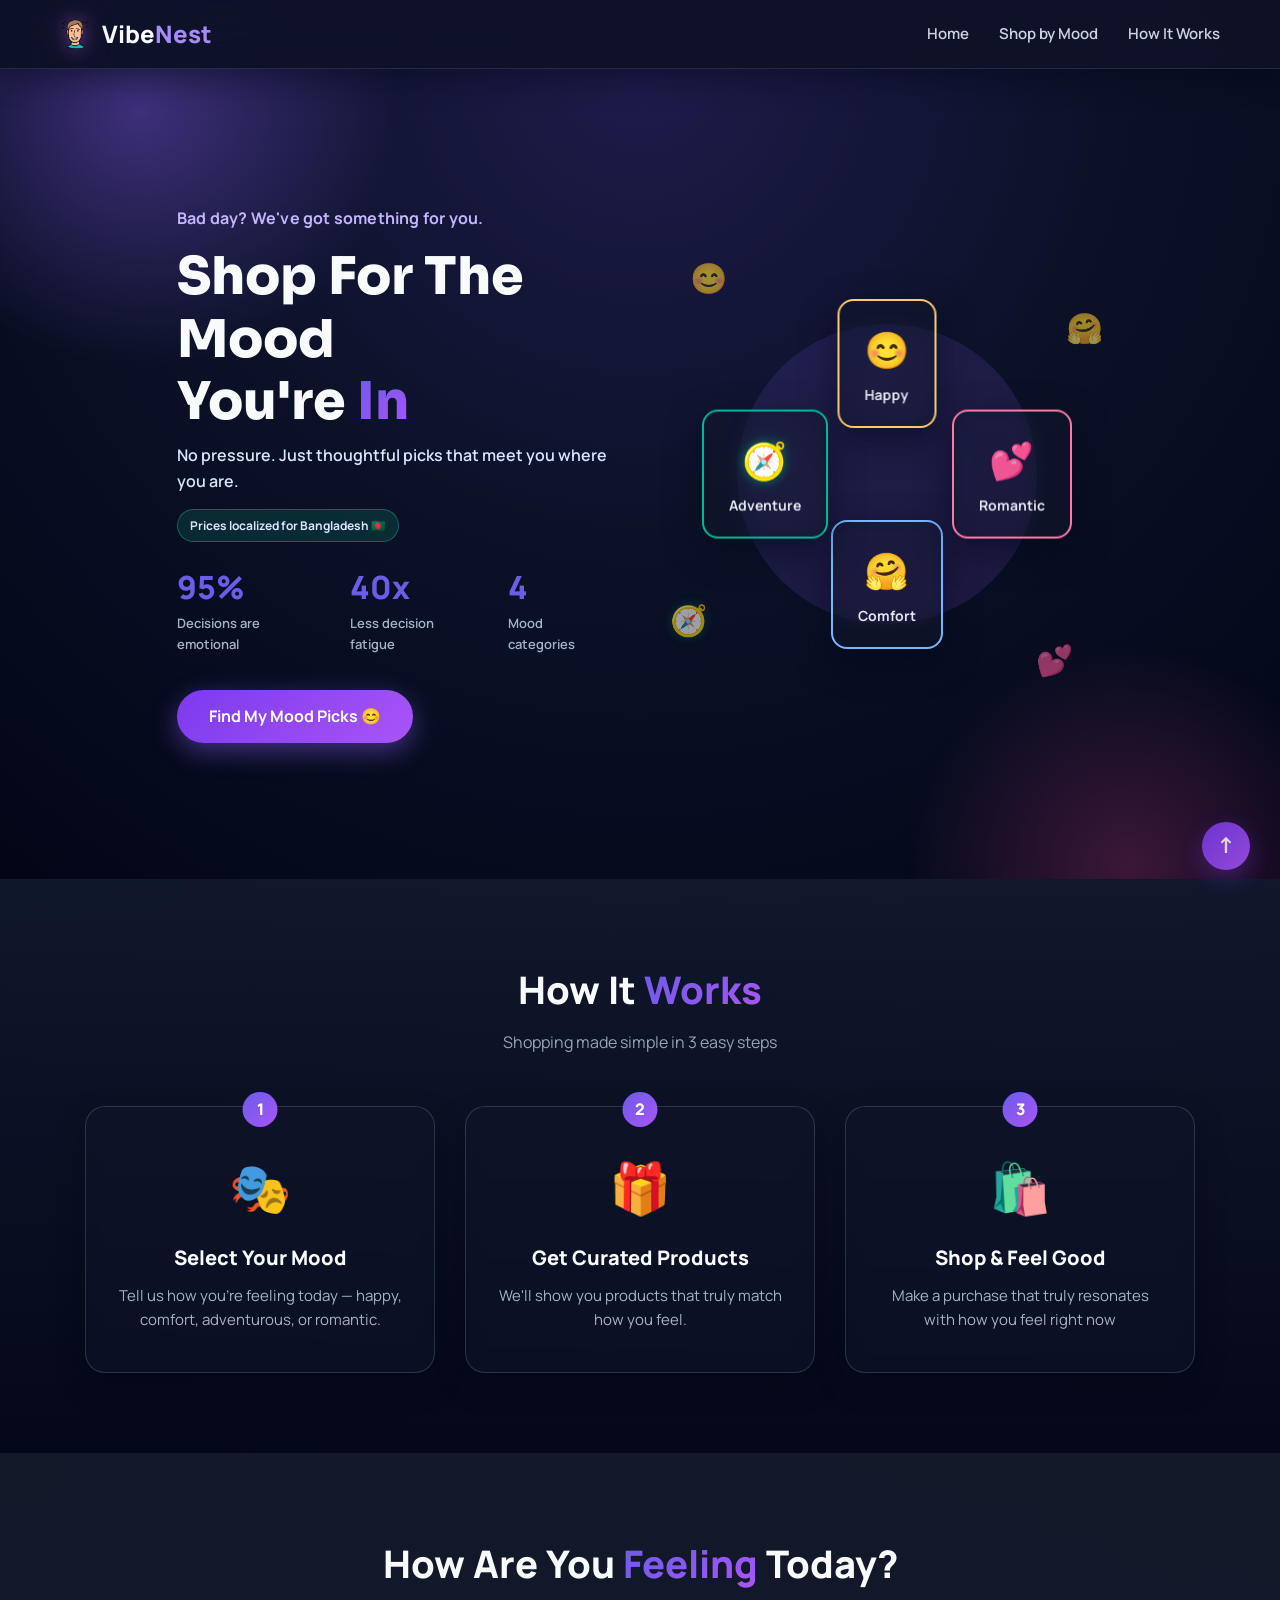
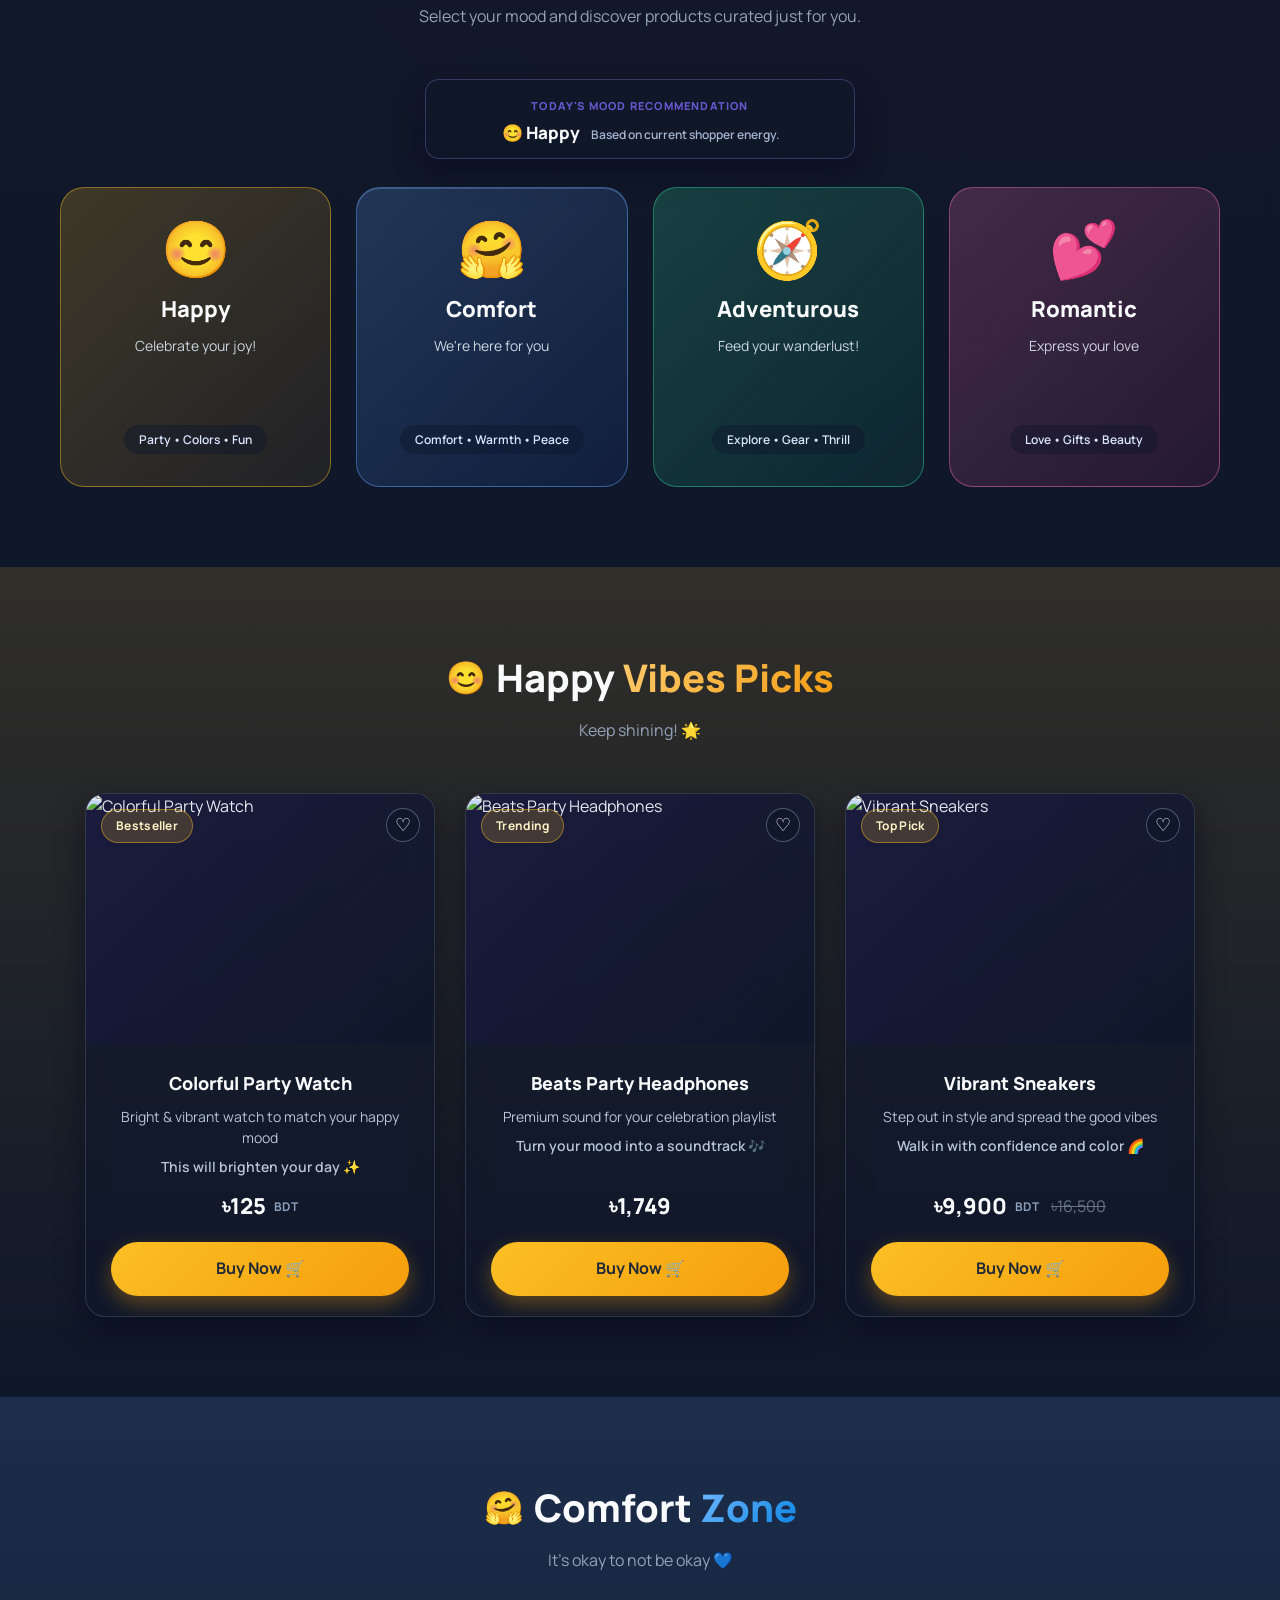
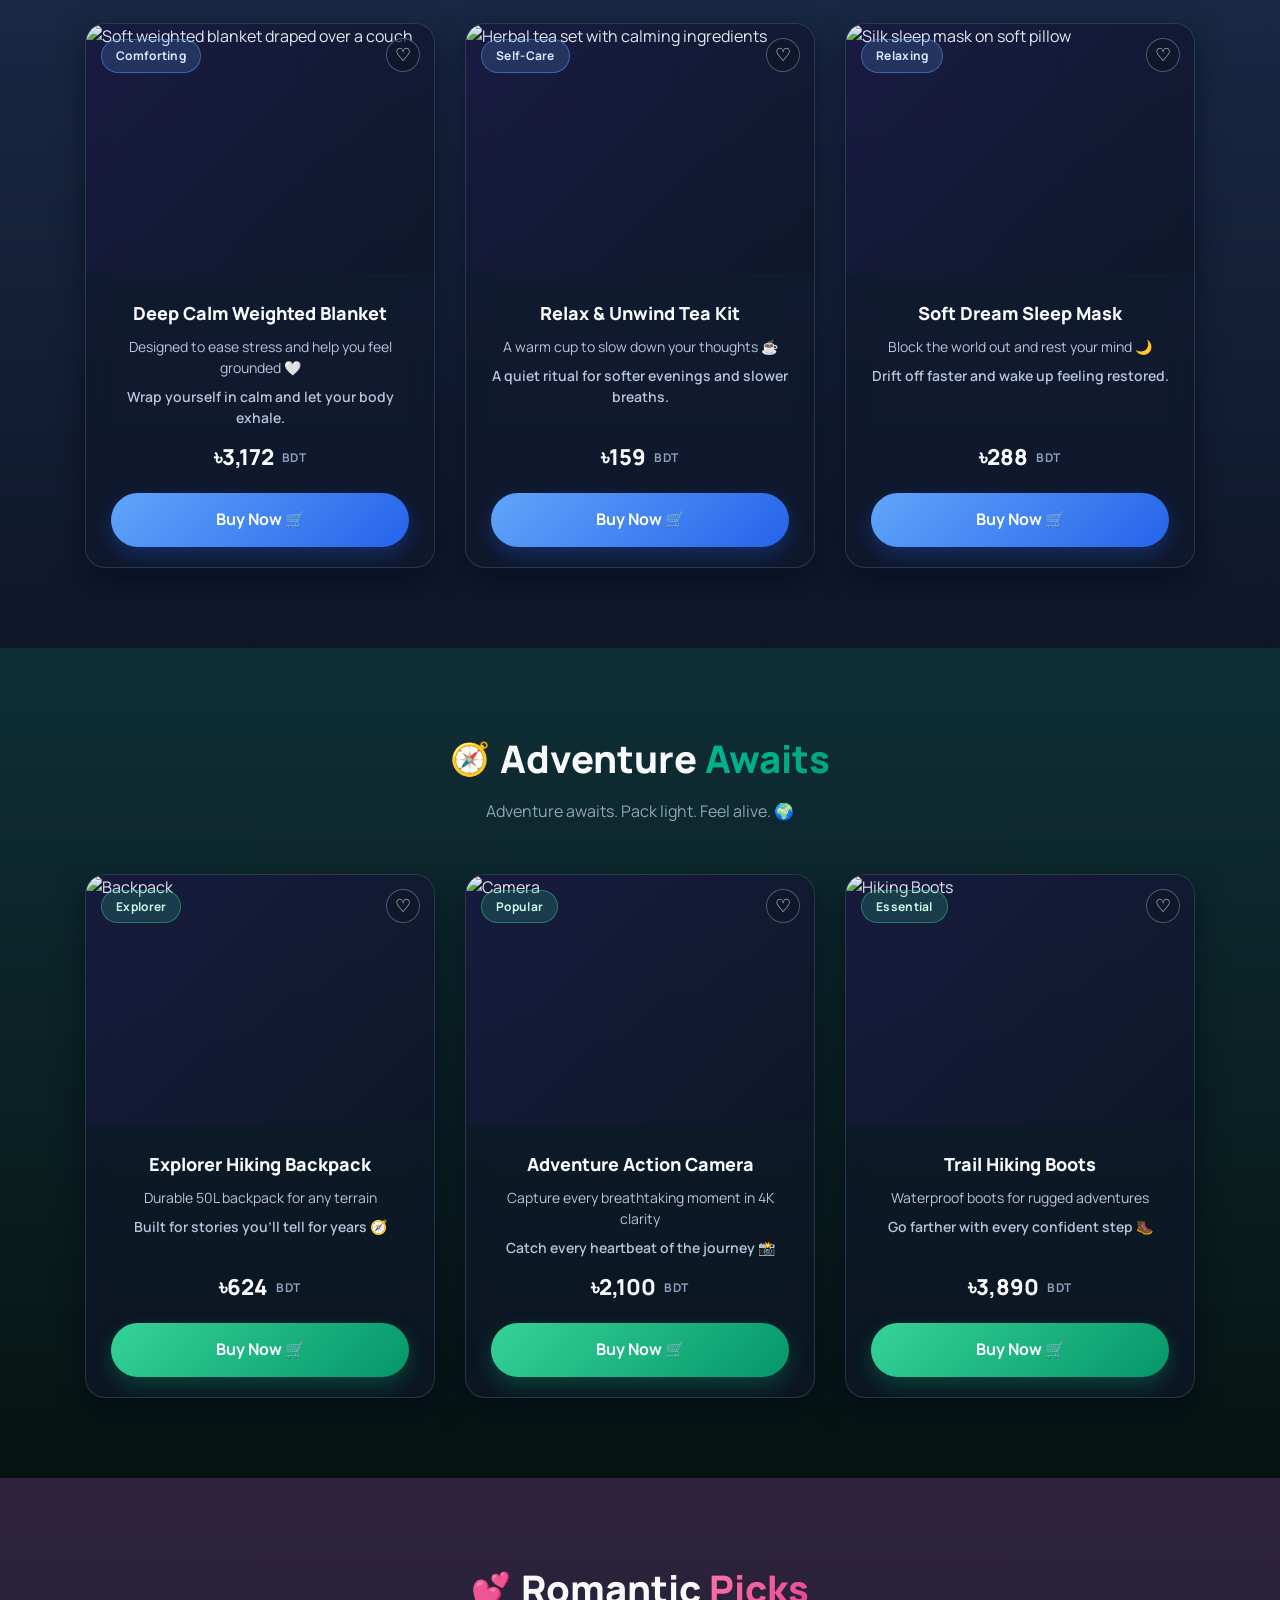
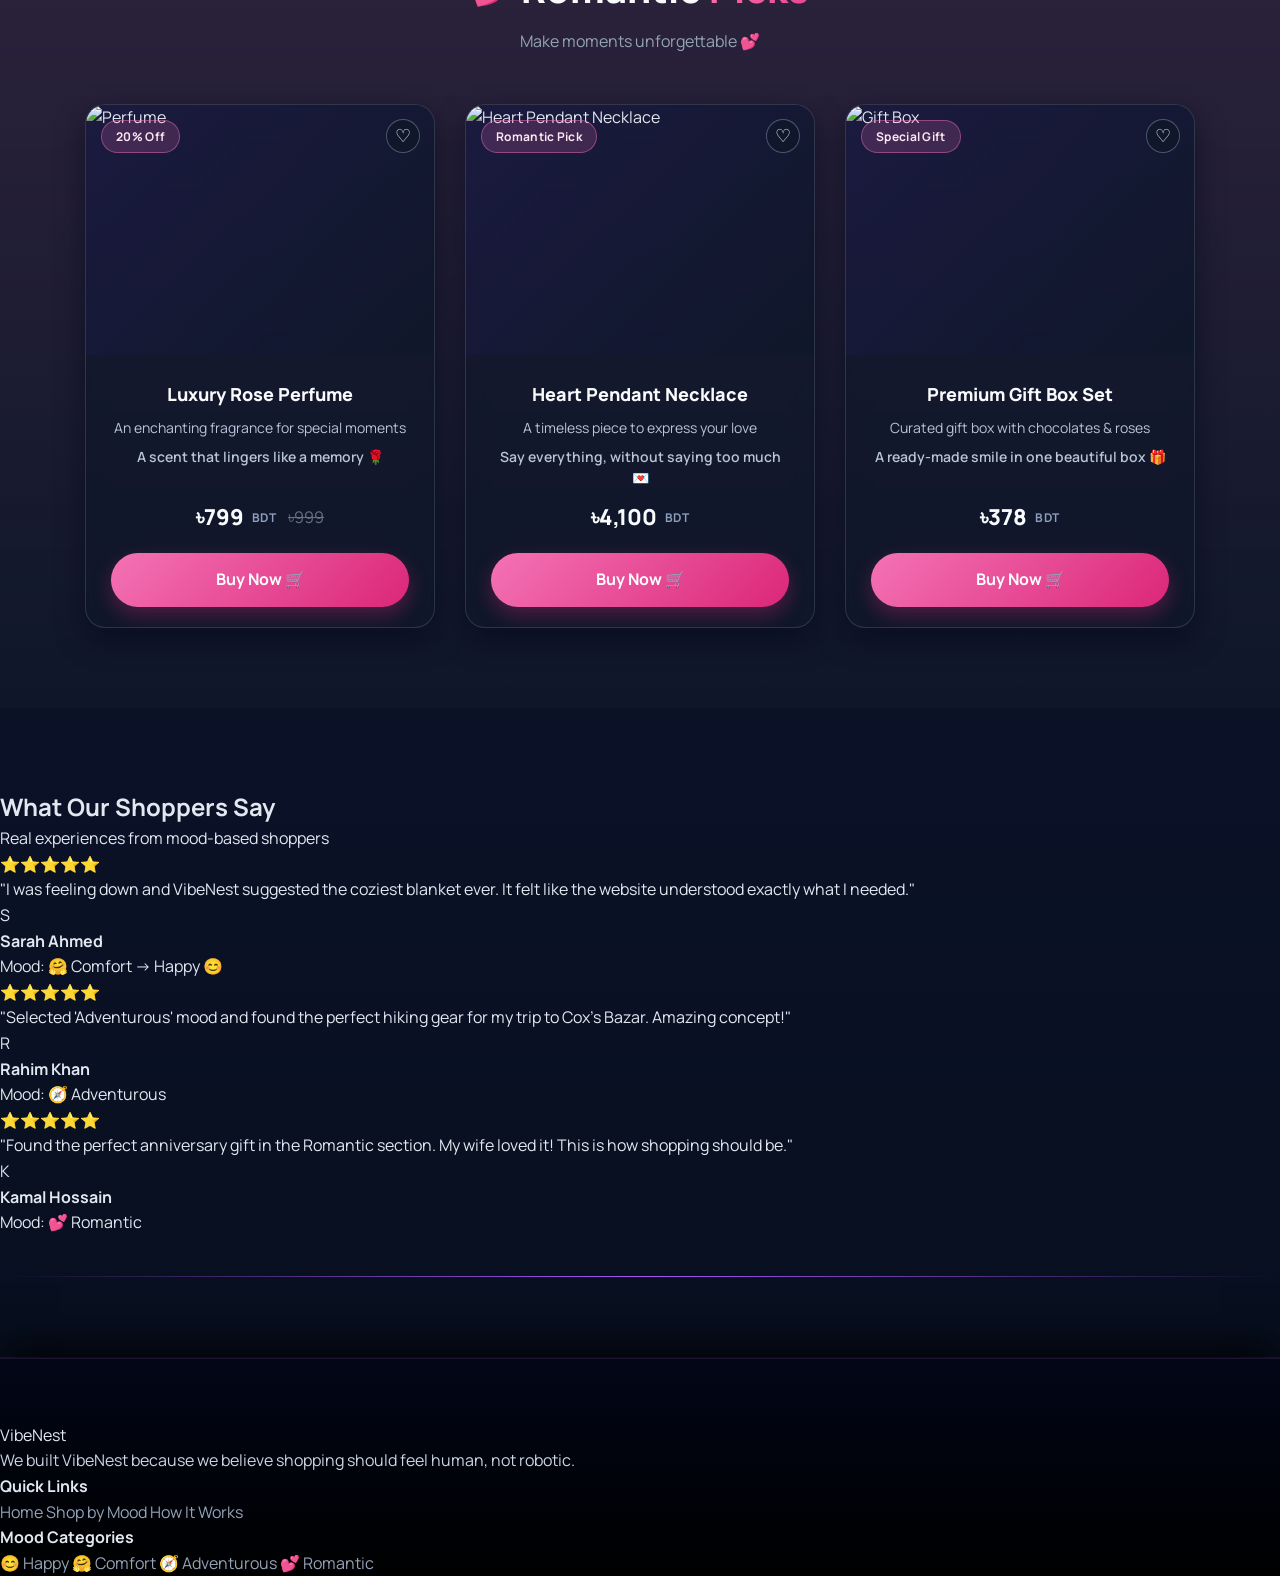
==== home.html @ f858981d "add feature" ====
<!DOCTYPE html>
<html lang="en">
<head>
    <meta charset="UTF-8">
    <meta name="viewport" content="width=device-width, initial-scale=1.0">
    <title>VibeNest - Shop Your Mood</title>
    <link rel="icon" type="image/png" sizes="32x32" href="https://img.icons8.com/?size=32&id=jS5mnk7bZNpi&format=png">
    <link rel="icon" type="image/png" sizes="16x16" href="https://img.icons8.com/?size=16&id=jS5mnk7bZNpi&format=png">
    <link rel="shortcut icon" type="image/png" href="https://img.icons8.com/?size=32&id=jS5mnk7bZNpi&format=png">
    <link rel="preconnect" href="https://fonts.googleapis.com">
    <link rel="preconnect" href="https://fonts.gstatic.com" crossorigin>
    <link href="https://fonts.googleapis.com/css2?family=Manrope:wght@400;500;600;700;800&family=Sora:wght@600;700;800&display=swap" rel="stylesheet">
    <script src="https://cdn.tailwindcss.com"></script>
    <link rel="stylesheet" href="style.css">
</head>
<body>
    <div id="top"></div>

    <!-- ========== HEADER ========== -->
    <header class="header sticky top-0 z-50 backdrop-blur-xl bg-slate-950/70 border-b border-slate-700/20">
        <div class="container header-content flex justify-between items-center px-5 py-4">
            <div class="logo">
                <span class="logo-icon">
                    <img class="logo-image" src="assets/hope.png" alt="VibeNest logo">
                </span>
                <span class="logo-text">Vibe<span class="logo-highlight">Nest</span></span>
            </div>
            <nav class="nav-links flex gap-8 lg:gap-8 text-sm font-semibold text-slate-300">
                <a class="hover:text-purple-300 transition-colors duration-300" href="#home">Home</a>
                <a class="hover:text-purple-300 transition-colors duration-300" href="#mood-section">Shop by Mood</a>
                <a class="hover:text-purple-300 transition-colors duration-300" href="#how-it-works">How It Works</a>
            </nav>

            <input type="checkbox" id="menu-toggle" class="menu-checkbox">
            <label for="menu-toggle" class="hamburger" aria-label="Toggle menu">
                <span></span>
                <span></span>
                <span></span>
            </label>

            <nav class="mobile-menu">
                <a href="#home">Home</a>
                <a href="#mood-section">Shop by Mood</a>
                <a href="#how-it-works">How It Works</a>
            </nav>
        </div>
    </header>

    <!-- ========== HERO SECTION ========== -->
    <section class="hero" id="home">
        <div class="container hero-content">
            <div class="hero-text">
                <p class="hero-subtitle">Bad day? We've got something for you.</p>
                <h1 class="hero-title">Shop For The Mood <br>You're <span class="highlight-text">In</span></h1>
                <p class="hero-human-line">No pressure. Just thoughtful picks that meet you where you are.</p>
                <p class="local-trust">Prices localized for Bangladesh 🇧🇩</p>
                <div class="hero-stats flex flex-col sm:flex-row lg:flex-row gap-6 md:gap-8 mb-8">
                    <div class="stat flex flex-col">
                        <span class="stat-number text-3xl font-black text-purple-500">95%</span>
                        <span class="stat-label text-sm text-slate-400 font-semibold">Decisions are emotional</span>
                    </div>
                    <div class="stat flex flex-col">
                        <span class="stat-number text-3xl font-black text-purple-500">40x</span>
                        <span class="stat-label text-sm text-slate-400 font-semibold">Less decision fatigue</span>
                    </div>
                    <div class="stat flex flex-col">
                        <span class="stat-number text-3xl font-black text-purple-500">4</span>
                        <span class="stat-label text-sm text-slate-400 font-semibold">Mood categories</span>
                    </div>
                </div>
                <a href="#mood-section" class="btn inline-flex items-center justify-center btn-primary">Find My Mood Picks 😊</a>
            </div>
            <div class="hero-image">
                <div class="mood-emoji-float">
                    <span class="float-emoji emoji-1">😊</span>
                    <span class="float-emoji emoji-2">🤗</span>
                    <span class="float-emoji emoji-3">🧭</span>
                    <span class="float-emoji emoji-4">💕</span>
                </div>
                <div class="hero-illustration">
                    <div class="illustration-circle"></div>
                    <div class="illustration-box box-1">
                        <span>😊</span>
                        <p>Happy</p>
                    </div>
                    <div class="illustration-box box-2">
                        <span>🤗</span>
                        <p>Comfort</p>
                    </div>
                    <div class="illustration-box box-3">
                        <span class="adventure-hero-emoji">🧭</span>
                        <p>Adventure</p>
                    </div>
                    <div class="illustration-box box-4">
                        <span>💕</span>
                        <p>Romantic</p>
                    </div>
                </div>
            </div>
        </div>
    </section>

    <!-- ========== HOW IT WORKS ========== -->
    <section class="how-it-works" id="how-it-works">
        <div class="container">
            <h2 class="section-title">How It <span class="highlight-text">Works</span></h2>
            <p class="section-subtitle">Shopping made simple in 3 easy steps</p>
            <div class="steps-grid flex flex-col md:flex-row gap-8 justify-center">
                <div class="step-card bg-slate-900/55 backdrop-blur-md p-10 rounded-2xl text-center flex-1 max-w-sm relative border border-slate-600/25 hover:-translate-y-2 hover:scale-[1.03] hover:border-purple-400/55 transition-all duration-300 shadow-xl">
                    <div class="step-number absolute -top-4 left-1/2 -translate-x-1/2 bg-gradient-to-br from-purple-600 to-violet-500 text-white w-9 h-9 rounded-full flex items-center justify-center font-extrabold text-base">1</div>
                    <div class="step-icon">🎭</div>
                    <h3>Select Your Mood</h3>
                    <p>Tell us how you're feeling today — happy, comfort, adventurous, or romantic.</p>
                </div>
                <div class="step-card bg-slate-900/55 backdrop-blur-md p-10 rounded-2xl text-center flex-1 max-w-sm relative border border-slate-600/25 hover:-translate-y-2 hover:scale-[1.03] hover:border-purple-400/55 transition-all duration-300 shadow-xl">
                    <div class="step-number absolute -top-4 left-1/2 -translate-x-1/2 bg-gradient-to-br from-purple-600 to-violet-500 text-white w-9 h-9 rounded-full flex items-center justify-center font-extrabold text-base">2</div>
                    <div class="step-icon">🎁</div>
                    <h3>Get Curated Products</h3>
                    <p>We'll show you products that truly match how you feel.</p>
                </div>
                <div class="step-card bg-slate-900/55 backdrop-blur-md p-10 rounded-2xl text-center flex-1 max-w-sm relative border border-slate-600/25 hover:-translate-y-2 hover:scale-[1.03] hover:border-purple-400/55 transition-all duration-300 shadow-xl">
                    <div class="step-number absolute -top-4 left-1/2 -translate-x-1/2 bg-gradient-to-br from-purple-600 to-violet-500 text-white w-9 h-9 rounded-full flex items-center justify-center font-extrabold text-base">3</div>
                    <div class="step-icon">🛍️</div>
                    <h3>Shop & Feel Good</h3>
                    <p>Make a purchase that truly resonates with how you feel right now</p>
                </div>
            </div>
        </div>
    </section>

    <!-- ========== MOOD SELECTION ========== -->
    <section class="mood-section" id="mood-section">
        <div class="container">
            <h2 class="section-title">How Are You <span class="highlight-text">Feeling</span> Today?</h2>
            <p class="section-subtitle">Select your mood and discover products curated just for you.</p>
            <div class="mood-recommendation" aria-label="Today's AI mood recommendation">
                <span class="recommendation-label">TODAY'S MOOD RECOMMENDATION</span>
                <p class="recommendation-value">😊 Happy <span class="recommendation-note">Based on current shopper energy.</span></p>
            </div>
            <div class="mood-cards flex flex-wrap gap-6 justify-center">
                <a href="#happy-products" class="mood-card p-8 mood-happy">
                    <div class="mood-emoji">😊</div>
                    <h3>Happy</h3>
                    <p>Celebrate your joy!</p>
                    <span class="mood-tag">Party • Colors • Fun</span>
                </a>
                <a href="#sad-products" class="mood-card p-8 mood-sad">
                    <div class="mood-emoji">🤗</div>
                    <h3>Comfort</h3>
                    <p>We're here for you</p>
                    <span class="mood-tag">Comfort • Warmth • Peace</span>
                </a>
                <a href="#adventure-products" class="mood-card p-8 mood-adventure">
                    <div class="mood-emoji">🧭</div>
                    <h3>Adventurous</h3>
                    <p>Feed your wanderlust!</p>
                    <span class="mood-tag">Explore • Gear • Thrill</span>
                </a>
                <a href="#romantic-products" class="mood-card p-8 mood-romantic">
                    <div class="mood-emoji">💕</div>
                    <h3>Romantic</h3>
                    <p>Express your love</p>
                    <span class="mood-tag">Love • Gifts • Beauty</span>
                </a>
            </div>
        </div>
    </section>

    <!-- ========== HAPPY PRODUCTS ========== -->
    <section class="products-section happy-section" id="happy-products">
        <div class="container">
            <div class="section-header-with-emoji">
                <h2 class="section-title mood-title">
                    <span class="title-emoji" aria-hidden="true">😊</span>
                    <span>Happy <span class="highlight-happy">Vibes Picks</span></span>
                </h2>
                <p class="section-subtitle">Keep shining! 🌟</p>
            </div>
            <div class="products-grid">
                <div class="product-card card-happy">
                    <div class="product-badge absolute top-4 left-4 px-3.5 py-1.5 rounded-full text-xs font-bold z-10 border tracking-wide badge-happy">Bestseller</div>
                    <div class="product-image">
                        <button class="wishlist-btn" aria-label="Add to wishlist">&#9825;</button>
                        <img src="https://images.unsplash.com/photo-1524805444758-089113d48a6d?q=80&w=688&auto=format&fit=crop&ixlib=rb-4.1.0&ixid=M3wxMjA3fDB8MHxwaG90by1wYWdlfHx8fGVufDB8fHx8fA%3D%3D" alt="Colorful Party Watch" loading="lazy">
                    </div>
                    <div class="product-info p-6 text-center flex flex-col items-center flex-1">
                        <h3>Colorful Party Watch</h3>
                        <p>Bright & vibrant watch to match your happy mood</p>
                        <p class="product-emotion">This will brighten your day ✨</p>
                        <div class="product-price flex justify-center items-center gap-2 mt-auto mb-4 flex-wrap">
                            <span class="price text-2xl font-black text-slate-50">৳125</span>
                            <span class="currency-note">BDT</span>
                        </div>
                        <a class="btn inline-flex items-center justify-center btn-happy" href="https://www.daraz.com.bd/products/-i323056470.html?spm=a2a0e.searchlist.list.35.1932c212NqFqJJ" target="_blank" rel="noopener noreferrer">Buy Now 🛒</a>
                    </div>
                </div>
                <div class="product-card card-happy">
                    <div class="product-badge absolute top-4 left-4 px-3.5 py-1.5 rounded-full text-xs font-bold z-10 border tracking-wide badge-happy">Trending</div>
                    <div class="product-image">
                        <button class="wishlist-btn" aria-label="Add to wishlist">&#9825;</button>
                        <img src="https://images.unsplash.com/photo-1583360173899-b3124bc238d9?q=80&w=1170&auto=format&fit=crop&ixlib=rb-4.1.0&ixid=M3wxMjA3fDB8MHxwaG90by1wYWdlfHx8fGVufDB8fHx8fA%3D%3D" alt="Beats Party Headphones" loading="lazy">
                    </div>
                    <div class="product-info p-6 text-center flex flex-col items-center flex-1">
                        <h3>Beats Party Headphones</h3>
                        <p>Premium sound for your celebration playlist</p>
                        <p class="product-emotion">Turn your mood into a soundtrack 🎶</p>
                        <div class="product-price flex justify-center items-center gap-2 mt-auto mb-4 flex-wrap">
                            <span class="price text-2xl font-black text-slate-50">৳1,749</span>
                        </div>
                        <a class="btn inline-flex items-center justify-center btn-happy" href="https://www.daraz.com.bd/products/havit-h633bt-i466913375.html?spm=a2a0e.searchlist.list.9.584f47dbyj6MQg" target="_blank" rel="noopener noreferrer">Buy Now 🛒</a>
                    </div>
                </div>
                <div class="product-card card-happy">
                    <div class="product-badge absolute top-4 left-4 px-3.5 py-1.5 rounded-full text-xs font-bold z-10 border tracking-wide badge-happy">Top Pick</div>
                    <div class="product-image">
                        <button class="wishlist-btn" aria-label="Add to wishlist">&#9825;</button>
                        <img src="https://images.unsplash.com/photo-1600269452121-4f2416e55c28?q=80&w=765&auto=format&fit=crop&ixlib=rb-4.1.0&ixid=M3wxMjA3fDB8MHxwaG90by1wYWdlfHx8fGVufDB8fHx8fA%3D%3D" alt="Vibrant Sneakers" loading="lazy">
                    </div>
                    <div class="product-info p-6 text-center flex flex-col items-center flex-1">
                        <h3>Vibrant Sneakers</h3>
                        <p>Step out in style and spread the good vibes</p>
                        <p class="product-emotion">Walk in with confidence and color 🌈</p>
                        <div class="product-price flex justify-center items-center gap-2 mt-auto mb-4 flex-wrap">
                            <span class="price text-2xl font-black text-slate-50">৳9,900</span>
                            <span class="currency-note">BDT</span>
                            <span class="old-price text-base text-slate-400 opacity-65 ml-1 line-through">৳16,500</span>
                        </div>
                        <a class="btn inline-flex items-center justify-center btn-happy" href="https://www.amazon.com/Nike-Womens-AR3565-401-Orange-Metallic/dp/B0DP2M7X29/ref=sr_1_2?brr=1&dib=eyJ2IjoiMSJ9.xQVIrkKy1YI0eOFk3RHlHs72jwNmRJFPkYWaw8khV3gqD9dnFrzcjlaQnTD_eFJjQ_1BlMO4J4EQYe6X2NfGIRUv2pVtMMPKwQqaXOUNoFzhXnU7Mu3ERW1OnqbT5K6yjRfPDTiDrVPD-ABtIndeHNZyMnJgWVSqQA4Rg5x1M9Q.JYCHD02FMYBX5QdnqT27ZgU97O_fa9rRo5KdIr5WfHk&dib_tag=se&qid=1773929451&rd=1&s=apparel&sr=1-2" target="_blank" rel="noopener noreferrer">Buy Now 🛒</a>
                    </div>
                </div>
            </div>
        </div>
    </section>

    <!-- ========== SAD PRODUCTS ========== -->
    <section class="products-section sad-section" id="sad-products">
        <div class="container">
            <div class="section-header-with-emoji">
                <h2 class="section-title mood-title sad-title">
                    <span class="title-emoji" aria-hidden="true">🤗</span>
                    <span>Comfort <span class="highlight-sad">Zone</span></span>
                </h2>
                <p class="section-subtitle">It's okay to not be okay 💙</p>
            </div>
            <div class="products-grid">
                <div class="product-card card-sad">
                    <div class="product-badge absolute top-4 left-4 px-3.5 py-1.5 rounded-full text-xs font-bold z-10 border tracking-wide badge-sad">Comforting</div>
                    <div class="product-image">
                        <button class="wishlist-btn" aria-label="Add to wishlist">&#9825;</button>
                        <img src="https://images.unsplash.com/photo-1674475762498-75310193b4f4" alt="Soft weighted blanket draped over a couch" loading="lazy">
                    </div>
                    <div class="product-info p-6 text-center flex flex-col items-center flex-1">
                        <h3>Deep Calm Weighted Blanket</h3>
                        <p>Designed to ease stress and help you feel grounded 🤍</p>
                        <p class="product-emotion">Wrap yourself in calm and let your body exhale.</p>
                        <div class="product-price flex justify-center items-center gap-2 mt-auto mb-4 flex-wrap">
                            <span class="price text-2xl font-black text-slate-50">৳3,172</span>
                            <span class="currency-note">BDT</span>
                        </div>
                        <a class="btn inline-flex items-center justify-center btn-sad" href="https://www.alibaba.com/product-detail/Luxury-Black-Weighted-Blanket-Super-Soft_1601676793203.html?spm=a2700.7724857.0.0.4f0517beCTW7Kf" target="_blank" rel="noopener noreferrer">Buy Now 🛒</a>
                    </div>
                </div>
                <div class="product-card card-sad">
                    <div class="product-badge absolute top-4 left-4 px-3.5 py-1.5 rounded-full text-xs font-bold z-10 border tracking-wide badge-sad">Self-Care</div>
                    <div class="product-image">
                        <button class="wishlist-btn" aria-label="Add to wishlist">&#9825;</button>
                        <img src="https://images.unsplash.com/photo-1594631252845-29fc4cc8cde9" alt="Herbal tea set with calming ingredients" loading="lazy">
                    </div>
                    <div class="product-info p-6 text-center flex flex-col items-center flex-1">
                        <h3>Relax &amp; Unwind Tea Kit</h3>
                        <p>A warm cup to slow down your thoughts ☕</p>
                        <p class="product-emotion">A quiet ritual for softer evenings and slower breaths.</p>
                        <div class="product-price flex justify-center items-center gap-2 mt-auto mb-4 flex-wrap">
                            <span class="price text-2xl font-black text-slate-50">৳159</span>
                            <span class="currency-note">BDT</span>
                        </div>
                        <a class="btn inline-flex items-center justify-center btn-sad" href="https://www.alibaba.com/product-detail/Natural-Stone-Blended-Clearing-Herbal-Teas_1601635142946.html?spm=a2700.7724857.0.0.66ea7b44UuWCTX" target="_blank" rel="noopener noreferrer">Buy Now 🛒</a>
                    </div>
                </div>
                <div class="product-card card-sad">
                    <div class="product-badge absolute top-4 left-4 px-3.5 py-1.5 rounded-full text-xs font-bold z-10 border tracking-wide badge-sad">Relaxing</div>
                    <div class="product-image">
                        <button class="wishlist-btn" aria-label="Add to wishlist">&#9825;</button>
                        <img src="https://images.unsplash.com/photo-1666934209818-cd6a6d08bd8d" alt="Silk sleep mask on soft pillow" loading="lazy">
                    </div>
                    <div class="product-info p-6 text-center flex flex-col items-center flex-1">
                        <h3>Soft Dream Sleep Mask</h3>
                        <p>Block the world out and rest your mind 🌙</p>
                        <p class="product-emotion">Drift off faster and wake up feeling restored.</p>
                        <div class="product-price flex justify-center items-center gap-2 mt-auto mb-4 flex-wrap">
                            <span class="price text-2xl font-black text-slate-50">৳288</span>
                            <span class="currency-note">BDT</span>
                        </div>
                        <a class="btn inline-flex items-center justify-center btn-sad" href="https://www.alibaba.com/product-detail/Sleep-Eye-Mask-3D-Weighted-Soft_1601298645073.html?spm=a2700.7724857.0.0.1ceb63f7tgtncO" target="_blank" rel="noopener noreferrer">Buy Now 🛒</a>
                    </div>
                </div>
            </div>
        </div>
    </section>

    <!-- ========== ADVENTURE PRODUCTS ========== -->
    <section class="products-section adventure-section" id="adventure-products">
        <div class="container">
            <div class="section-header-with-emoji">
                <h2 class="section-title mood-title">
                    <span class="title-emoji" aria-hidden="true">🧭</span>
                    <span>Adventure <span class="highlight-adventure">Awaits</span></span>
                </h2>
                <p class="section-subtitle">Adventure awaits. Pack light. Feel alive. 🌍</p>
            </div>
            <div class="products-grid">
                <div class="product-card card-adventure">
                    <div class="product-badge absolute top-4 left-4 px-3.5 py-1.5 rounded-full text-xs font-bold z-10 border tracking-wide badge-adventure">Explorer</div>
                    <div class="product-image">
                        <button class="wishlist-btn" aria-label="Add to wishlist">&#9825;</button>
                        <img src="https://plus.unsplash.com/premium_photo-1723924948615-32f687c8cec1?q=80&w=1169&auto=format&fit=crop&ixlib=rb-4.1.0&ixid=M3wxMjA3fDB8MHxwaG90by1wYWdlfHx8fGVufDB8fHx8fA%3D%3D" alt="Backpack" loading="lazy">
                    </div>
                    <div class="product-info p-6 text-center flex flex-col items-center flex-1">
                        <h3>Explorer Hiking Backpack</h3>
                        <p>Durable 50L backpack for any terrain</p>
                        <p class="product-emotion">Built for stories you'll tell for years 🧭</p>
                        <div class="product-price flex justify-center items-center gap-2 mt-auto mb-4 flex-wrap">
                            <span class="price text-2xl font-black text-slate-50">৳624</span>
                            <span class="currency-note">BDT</span>
                        </div>
                        <a class="btn inline-flex items-center justify-center btn-adventure" href="https://www.daraz.com.bd/products/-i410377029.html?spm=a2a0e.searchlistcategory.list.1.50136a27qqdYHR" target="_blank" rel="noopener noreferrer">Buy Now 🛒</a>
                    </div>
                </div>
                <div class="product-card card-adventure">
                    <div class="product-badge absolute top-4 left-4 px-3.5 py-1.5 rounded-full text-xs font-bold z-10 border tracking-wide badge-adventure">Popular</div>
                    <div class="product-image">
                        <button class="wishlist-btn" aria-label="Add to wishlist">&#9825;</button>
                        <img src="https://images.unsplash.com/photo-1484506399805-c273b8e91dce?q=80&w=1170&auto=format&fit=crop&ixlib=rb-4.1.0&ixid=M3wxMjA3fDB8MHxwaG90by1wYWdlfHx8fGVufDB8fHx8fA%3D%3D" alt="Camera" loading="lazy">
                    </div>
                    <div class="product-info p-6 text-center flex flex-col items-center flex-1">
                        <h3>Adventure Action Camera</h3>
                        <p>Capture every breathtaking moment in 4K clarity</p>

                        <p class="product-emotion">Catch every heartbeat of the journey 📸</p>
                        <div class="product-price flex justify-center items-center gap-2 mt-auto mb-4 flex-wrap">
                            <span class="price text-2xl font-black text-slate-50">৳2,100</span>
                            <span class="currency-note">BDT</span>
                        </div>
                        <a class="btn inline-flex items-center justify-center btn-adventure" href="https://www.daraz.com.bd/products/4k-30m-wifi-i565943579.html?spm=a2a0e.searchlistcategory.list.1.6f7e4138QjRuht" target="_blank" rel="noopener noreferrer">Buy Now 🛒</a>
                    </div>
                </div>
                <div class="product-card card-adventure">
                    <div class="product-badge absolute top-4 left-4 px-3.5 py-1.5 rounded-full text-xs font-bold z-10 border tracking-wide badge-adventure">Essential</div>
                    <div class="product-image">
                        <button class="wishlist-btn" aria-label="Add to wishlist">&#9825;</button>
                        <img src="https://images.unsplash.com/photo-1631287381310-925554130169?q=80&w=1025&auto=format&fit=crop&ixlib=rb-4.1.0&ixid=M3wxMjA3fDB8MHxwaG90by1wYWdlfHx8fGVufDB8fHx8fA%3D%3D" alt="Hiking Boots" loading="lazy">
                    </div>
                    <div class="product-info p-6 text-center flex flex-col items-center flex-1">
                        <h3>Trail Hiking Boots</h3>
                        <p>Waterproof boots for rugged adventures</p>
                        <p class="product-emotion">Go farther with every confident step 🥾</p>
                        <div class="product-price flex justify-center items-center gap-2 mt-auto mb-4 flex-wrap">
                            <span class="price text-2xl font-black text-slate-50">৳3,890</span>
                            <span class="currency-note">BDT</span>
                        </div>
                        <a class="btn inline-flex items-center justify-center btn-adventure" href="https://www.daraz.com.bd/products/-i349058126.html?spm=a2a0e.searchlistcategory.list.11.ae45e716lbLOn5" target="_blank" rel="noopener noreferrer">Buy Now 🛒</a>
                    </div>
                </div>
            </div>
        </div>
    </section>

    <!-- ========== ROMANTIC PRODUCTS ========== -->
    <section class="products-section romantic-section" id="romantic-products">
        <div class="container">
            <div class="section-header-with-emoji">
                <h2 class="section-title mood-title">
                    <span class="title-emoji" aria-hidden="true">💕</span>
                    <span>Romantic <span class="highlight-romantic">Picks</span></span>
                </h2>
                <p class="section-subtitle">Make moments unforgettable 💕</p>
            </div>
            <div class="products-grid">
                <div class="product-card card-romantic">
                    <div class="product-badge absolute top-4 left-4 px-3.5 py-1.5 rounded-full text-xs font-bold z-10 border tracking-wide badge-romantic">20% Off</div>
                    <div class="product-image">
                        <button class="wishlist-btn" aria-label="Add to wishlist">&#9825;</button>
                        <img src="https://images.unsplash.com/photo-1680503504111-1bbc7fc2103e?q=80&w=687&auto=format&fit=crop&ixlib=rb-4.1.0&ixid=M3wxMjA3fDB8MHxwaG90by1wYWdlfHx8fGVufDB8fHx8fA%3D%3D" alt="Perfume" loading="lazy">
                    </div>
                    <div class="product-info p-6 text-center flex flex-col items-center flex-1">
                        <h3>Luxury Rose Perfume</h3>
                        <p>An enchanting fragrance for special moments</p>
                        <p class="product-emotion">A scent that lingers like a memory 🌹</p>
                        <div class="product-price flex justify-center items-center gap-2 mt-auto mb-4 flex-wrap">
                            <span class="price text-2xl font-black text-slate-50">৳799</span>
                            <span class="currency-note">BDT</span>
                            <span class="old-price text-base text-slate-400 opacity-65 ml-1 line-through">৳999</span>
                        </div>
                        <a class="btn inline-flex items-center justify-center btn-romantic" href="https://www.daraz.com.bd/products/amber-rose-natural-luxury-arabian-amber-rose-perfume-oil-attar-i1573951166.html?spm=a2a0e.searchlist.list.11.22a13f831bPI5T" target="_blank" rel="noopener noreferrer">Buy Now 🛒</a>
                    </div>
                </div>
                <div class="product-card card-romantic">
                    <div class="product-badge absolute top-4 left-4 px-3.5 py-1.5 rounded-full text-xs font-bold z-10 border tracking-wide badge-romantic">Romantic Pick</div>
                    <div class="product-image">
                        <button class="wishlist-btn" aria-label="Add to wishlist">&#9825;</button>
                        <img src="https://plus.unsplash.com/premium_photo-1681276170092-446cd1b5b32d?q=80&w=688&auto=format&fit=crop&ixlib=rb-4.1.0&ixid=M3wxMjA3fDB8MHxwaG90by1wYWdlfHx8fGVufDB8fHx8fA%3D%3D" alt="Heart Pendant Necklace" loading="lazy">
                    </div>
                    <div class="product-info p-6 text-center flex flex-col items-center flex-1">
                        <h3>Heart Pendant Necklace</h3>
                        <p>A timeless piece to express your love</p>
                        <p class="product-emotion">Say everything, without saying too much 💌</p>
                        <div class="product-price flex justify-center items-center gap-2 mt-auto mb-4 flex-wrap">
                            <span class="price text-2xl font-black text-slate-50">৳4,100</span>
                            <span class="currency-note">BDT</span>
                        </div>
                        <a class="btn inline-flex items-center justify-center btn-romantic" href="https://www.amazon.com/Necklaces-Infinity-Birthstone-Sapphire-December/dp/B071DDXGYZ/ref=sr_1_2?dib=eyJ2IjoiMSJ9.[base64].j9bMMKnaOaEpJfMpR9NOXzTqbO6MvsWy3_TQLwdCPy8&dib_tag=se&keywords=heart+pendant&qid=1773939661&sr=8-2" target="_blank" rel="noopener noreferrer">Buy Now 🛒</a>
                    </div>
                </div>
                <div class="product-card card-romantic">
                    <div class="product-badge absolute top-4 left-4 px-3.5 py-1.5 rounded-full text-xs font-bold z-10 border tracking-wide badge-romantic">Special Gift</div>
                    <div class="product-image">
                        <button class="wishlist-btn" aria-label="Add to wishlist">&#9825;</button>
                        <img src="https://images.unsplash.com/photo-1625552187571-7ee60ac43d2b?q=80&w=919&auto=format&fit=crop&ixlib=rb-4.1.0&ixid=M3wxMjA3fDB8MHxwaG90by1wYWdlfHx8fGVufDB8fHx8fA%3D%3D" alt="Gift Box" loading="lazy">
                    </div>
                    <div class="product-info p-6 text-center flex flex-col items-center flex-1">
                        <h3>Premium Gift Box Set</h3>
                        <p>Curated gift box with chocolates & roses</p>
                        <p class="product-emotion">A ready-made smile in one beautiful box 🎁</p>
                        <div class="product-price flex justify-center items-center gap-2 mt-auto mb-4 flex-wrap">
                            <span class="price text-2xl font-black text-slate-50">৳378</span>
                            <span class="currency-note">BDT</span>
                        </div>
                        <a class="btn inline-flex items-center justify-center btn-romantic" href="https://www.daraz.com.bd/products/naviforce-nf-004-i100454018.html?spm=a2a0e.searchlist.list.1.4dd74b14a9NpC1" target="_blank" rel="noopener noreferrer">Buy Now 🛒</a>
                    </div>
                </div>
            </div>
        </div>
    </section>

    <!-- ========== TESTIMONIALS ========== -->
    <section class="testimonials">
        <div class="max-w-[1200px] mx-auto px-5">
            <h2 class="text-3xl md:text-4xl lg:text-4xl font-black text-center text-slate-50 mb-3">
                What Our
                <span class="bg-gradient-to-r from-purple-500 to-violet-400 bg-clip-text text-transparent">Shoppers</span>
                Say
            </h2>
            <p class="text-center text-slate-400 mb-12">Real experiences from mood-based shoppers</p>

            <div class="flex flex-col md:flex-row gap-8 lg:gap-10 flex-wrap justify-center">
                <div class="bg-slate-900/60 backdrop-blur-lg p-8 rounded-2xl flex-1 min-w-[280px] max-w-[380px] border border-slate-700/20 shadow-xl hover:-translate-y-2 hover:border-blue-400/40 hover:shadow-[0_0_25px_rgba(96,165,250,0.15)] transition-all duration-300">
                    <div class="text-lg mb-4">⭐⭐⭐⭐⭐</div>
                    <p class="text-[15px] text-slate-300 leading-relaxed mb-5 italic">"I was feeling down and VibeNest suggested the coziest blanket ever. It felt like the website understood exactly what I needed."</p>
                    <div class="flex items-center gap-3">
                        <div class="w-11 h-11 rounded-full bg-gradient-to-br from-blue-400 to-blue-600 flex items-center justify-center font-extrabold text-white text-lg">S</div>
                        <div>
                            <h4 class="text-[15px] font-bold text-slate-50">Sarah Ahmed</h4>
                            <span class="text-[13px] text-slate-400">Mood: 🤗 Comfort → Happy 😊</span>
                        </div>
                    </div>
                </div>

                <div class="bg-slate-900/60 backdrop-blur-lg p-8 rounded-2xl flex-1 min-w-[280px] max-w-[380px] border border-slate-700/20 shadow-xl hover:-translate-y-2 hover:border-emerald-400/40 hover:shadow-[0_0_25px_rgba(52,211,153,0.15)] transition-all duration-300">
                    <div class="text-lg mb-4">⭐⭐⭐⭐⭐</div>
                    <p class="text-[15px] text-slate-300 leading-relaxed mb-5 italic">"Selected 'Adventurous' mood and found the perfect hiking gear for my trip to Cox's Bazar. Amazing concept!"</p>
                    <div class="flex items-center gap-3">
                        <div class="w-11 h-11 rounded-full bg-gradient-to-br from-emerald-400 to-emerald-600 flex items-center justify-center font-extrabold text-white text-lg">R</div>
                        <div>
                            <h4 class="text-[15px] font-bold text-slate-50">Rahim Khan</h4>
                            <span class="text-[13px] text-slate-400">Mood: 🧭 Adventurous</span>
                        </div>
                    </div>
                </div>

                <div class="bg-slate-900/60 backdrop-blur-lg p-8 rounded-2xl flex-1 min-w-[280px] max-w-[380px] border border-slate-700/20 shadow-xl hover:-translate-y-2 hover:border-pink-400/40 hover:shadow-[0_0_25px_rgba(244,114,182,0.15)] transition-all duration-300">
                    <div class="text-lg mb-4">⭐⭐⭐⭐⭐</div>
                    <p class="text-[15px] text-slate-300 leading-relaxed mb-5 italic">"Found the perfect anniversary gift in the Romantic section. My wife loved it! This is how shopping should be."</p>
                    <div class="flex items-center gap-3">
                        <div class="w-11 h-11 rounded-full bg-gradient-to-br from-pink-400 to-pink-600 flex items-center justify-center font-extrabold text-white text-lg">K</div>
                        <div>
                            <h4 class="text-[15px] font-bold text-slate-50">Kamal Hossain</h4>
                            <span class="text-[13px] text-slate-400">Mood: 💕 Romantic</span>
                        </div>
                    </div>
                </div>
            </div>
        </div>
    </section>

    <!-- ========== FOOTER ========== -->
    <footer class="footer">
        <div class="max-w-[1200px] mx-auto px-5">
            <div class="flex flex-col md:flex-row gap-10 flex-wrap pb-5">
                <div class="flex-[2] min-w-[250px] text-center md:text-left">
                    <div class="flex items-center gap-2 justify-center md:justify-start">
                        <span class="text-2xl font-extrabold text-white">Vibe<span class="text-purple-400">Nest</span></span>
                    </div>
                    <p class="mt-2.5 text-slate-300 font-semibold">We built VibeNest because we believe shopping should feel human, not robotic.</p>
                </div>

                <div class="flex-1 min-w-[150px] text-center md:text-left">
                    <h4 class="text-white text-base font-bold mb-5">Quick Links</h4>
                    <a href="#home" class="block text-slate-500 text-sm mb-2.5 hover:text-purple-300 transition-colors duration-300">Home</a>
                    <a href="#mood-section" class="block text-slate-500 text-sm mb-2.5 hover:text-purple-300 transition-colors duration-300">Shop by Mood</a>
                    <a href="#how-it-works" class="block text-slate-500 text-sm mb-2.5 hover:text-purple-300 transition-colors duration-300">How It Works</a>
                </div>

                <div class="flex-1 min-w-[150px] text-center md:text-left">
                    <h4 class="text-white text-base font-bold mb-5">Mood Categories</h4>
                    <a href="#happy-products" class="block text-slate-500 text-sm mb-2.5 hover:text-purple-300 transition-colors duration-300">😊 Happy</a>
                    <a href="#sad-products" class="block text-slate-500 text-sm mb-2.5 hover:text-purple-300 transition-colors duration-300">🤗 Comfort</a>
                    <a href="#adventure-products" class="block text-slate-500 text-sm mb-2.5 hover:text-purple-300 transition-colors duration-300">🧭 Adventurous</a>
                    <a href="#romantic-products" class="block text-slate-500 text-sm mb-2.5 hover:text-purple-300 transition-colors duration-300">💕 Romantic</a>
                </div>

            </div>
        </div>
    </footer>

    <div class="cart-toast" id="cart-toast">
        ✅ Added to wishlist!
    </div>

    <a href="#top" class="scroll-top-btn" aria-label="Back to top">↑</a>

</body>
</html>
---- style.css ----
/* ========== WELCOME / SPLASH SCREEN ========== */
.welcome-screen {
    position: fixed;
    inset: 0;
    z-index: 9999;
    background: #020617;
    display: flex;
    align-items: center;
    justify-content: center;
    overflow: hidden;
    transition: opacity 0.8s ease, visibility 0.8s ease, transform 0.8s ease;
}

.welcome-bg-glow {
    position: absolute;
    border-radius: 50%;
    filter: blur(70px);
    pointer-events: none;
}

.welcome-glow-1 {
    width: 340px;
    height: 340px;
    top: -120px;
    left: -100px;
    background: rgba(139, 92, 246, 0.35);
    animation: welcomeGlowPulse 4.2s ease-in-out infinite;
}

.welcome-glow-2 {
    width: 280px;
    height: 280px;
    bottom: -100px;
    right: -80px;
    background: rgba(236, 72, 153, 0.28);
    animation: welcomeGlowPulse 5s ease-in-out infinite 0.8s;
}

.welcome-glow-3 {
    width: 240px;
    height: 240px;
    top: 50%;
    left: 50%;
    transform: translate(-50%, -50%);
    background: rgba(96, 165, 250, 0.2);
    animation: welcomeCenterPulse 5.6s ease-in-out infinite;
}

@keyframes welcomeGlowPulse {
    0%, 100% { opacity: 0.45; transform: scale(1); }
    50% { opacity: 0.9; transform: scale(1.18); }
}

@keyframes welcomeCenterPulse {
    0%, 100% { opacity: 0.4; transform: translate(-50%, -50%) scale(1); }
    50% { opacity: 0.8; transform: translate(-50%, -50%) scale(1.2); }
}

.welcome-floating-emojis {
    position: absolute;
    inset: 0;
    pointer-events: none;
}

.w-float-emoji {
    position: absolute;
    font-size: 30px;
    opacity: 0.32;
    animation: welcomeEmojiFloat 6s ease-in-out infinite;
}

.w-emoji-1 { top: 11%; left: 10%; animation-delay: 0s; }
.w-emoji-2 { top: 16%; right: 11%; animation-delay: 1s; }
.w-emoji-3 { bottom: 17%; left: 8%; animation-delay: 2s; }
.w-emoji-4 { bottom: 14%; right: 10%; animation-delay: 3s; }

@keyframes welcomeEmojiFloat {
    0%, 100% { transform: translateY(0) rotate(0deg); }
    25% { transform: translateY(-18px) rotate(5deg); }
    75% { transform: translateY(10px) rotate(-4deg); }
}

.welcome-content {
    position: relative;
    z-index: 2;
    display: flex;
    flex-direction: column;
    align-items: center;
    gap: 14px;
    text-align: center;
    animation: welcomeFadeIn 1s ease both;
}

.welcome-logo-wrapper {
    position: relative;
    width: 90px;
    height: 90px;
    display: flex;
    align-items: center;
    justify-content: center;
}

.welcome-logo-circle {
    position: absolute;
    inset: 0;
    border-radius: 50%;
    background: linear-gradient(135deg, #7c3aed, #a855f7);
    opacity: 0.18;
    animation: welcomeLogoPulse 3s ease-in-out infinite;
}

.welcome-logo-img {
    width: 60px;
    height: 60px;
    object-fit: contain;
    position: relative;
    z-index: 1;
    filter: drop-shadow(0 0 14px rgba(168, 85, 247, 0.45));
    animation: welcomeLogoFloat 3s ease-in-out infinite;
}

.welcome-title {
    font-family: 'Sora', 'Manrope', sans-serif;
    font-size: 48px;
    font-weight: 800;
    color: #f8fafc;
    letter-spacing: -0.4px;
}

.welcome-highlight {
    background: linear-gradient(135deg, #a855f7, #6c5ce7);
    -webkit-background-clip: text;
    -webkit-text-fill-color: transparent;
    background-clip: text;
}

.welcome-tagline {
    font-size: 18px;
    color: #c4b5fd;
    font-weight: 600;
}

.welcome-mood-pills {
    display: flex;
    flex-wrap: wrap;
    gap: 10px;
    justify-content: center;
    max-width: 380px;
    margin: 6px 0 10px;
    animation: welcomeFadeIn 1s ease both;
    animation-delay: 0.6s;
    opacity: 0;
}

.w-pill {
    padding: 5px 14px;
    border-radius: 999px;
    font-size: 12px;
    font-weight: 700;
    border: 1px solid;
    transition: transform 0.3s, box-shadow 0.3s;
    cursor: default;
}

.w-pill:hover {
    transform: scale(1.1);
}

.w-pill-happy {
    background: rgba(251, 191, 36, 0.14);
    border-color: rgba(251, 191, 36, 0.45);
    color: #fef3c7;
}

.w-pill-happy:hover {
    box-shadow: 0 0 14px rgba(251, 191, 36, 0.3);
}

.w-pill-comfort {
    background: rgba(96, 165, 250, 0.14);
    border-color: rgba(96, 165, 250, 0.45);
    color: #dbeafe;
}

.w-pill-comfort:hover {
    box-shadow: 0 0 14px rgba(96, 165, 250, 0.3);
}

.w-pill-adventure {
    background: rgba(52, 211, 153, 0.14);
    border-color: rgba(52, 211, 153, 0.45);
    color: #d1fae5;
}

.w-pill-adventure:hover {
    box-shadow: 0 0 14px rgba(52, 211, 153, 0.3);
}

.w-pill-romantic {
    background: rgba(244, 114, 182, 0.14);
    border-color: rgba(244, 114, 182, 0.45);
    color: #fce7f3;
}

.w-pill-romantic:hover {
    box-shadow: 0 0 14px rgba(244, 114, 182, 0.3);
}

.welcome-enter-btn {
    display: inline-flex;
    align-items: center;
    justify-content: center;
    padding: 14px 36px;
    border-radius: 999px;
    background: linear-gradient(135deg, #7c3aed, #a855f7);
    color: #ffffff;
    font-size: 16px;
    font-weight: 800;
    cursor: pointer;
    margin-top: 8px;
    transition: transform 0.3s ease, box-shadow 0.3s ease;
    box-shadow: 0 8px 28px rgba(124, 58, 237, 0.48);
    position: relative;
    overflow: hidden;
    animation: welcomeBtnGlow 2.5s ease-in-out infinite 2s;
}

.welcome-enter-btn::after {
    content: '';
    position: absolute;
    top: -50%;
    left: -50%;
    width: 200%;
    height: 200%;
    background: linear-gradient(
        45deg,
        transparent 40%,
        rgba(255, 255, 255, 0.12) 50%,
        transparent 60%
    );
    animation: welcomeBtnShimmer 3s ease-in-out infinite 2s;
}

.welcome-enter-btn:hover {
    transform: scale(1.05) translateY(-2px);
    box-shadow: 0 0 24px rgba(167, 139, 250, 0.6), 0 12px 30px rgba(109, 40, 217, 0.5);
}

@keyframes welcomeBtnShimmer {
    0% { transform: translateX(-100%); }
    100% { transform: translateX(100%); }
}

@keyframes welcomeBtnGlow {
    0%, 100% {
        box-shadow: 0 8px 28px rgba(124, 58, 237, 0.48),
                    0 0 0 0 rgba(167, 139, 250, 0.35);
    }
    50% {
        box-shadow: 0 8px 28px rgba(124, 58, 237, 0.48),
                    0 0 0 14px rgba(167, 139, 250, 0);
    }
}

.welcome-loader {
    width: 160px;
    height: 3px;
    background: rgba(30, 41, 59, 0.9);
    border-radius: 10px;
    overflow: hidden;
    margin-top: 6px;
}

.welcome-loader-bar {
    height: 100%;
    background: linear-gradient(90deg, #a855f7, #ec4899, #60a5fa);
    border-radius: 10px;
    animation: welcomeLoad 2.6s ease-in-out infinite;
}

@keyframes welcomeLoad {
    0% { width: 0; }
    100% { width: 100%; }
}

@keyframes welcomeFadeIn {
    from { opacity: 0; transform: translateY(24px) scale(0.96); }
    to { opacity: 1; transform: translateY(0) scale(1); }
}

@keyframes welcomeLogoPulse {
    0%, 100% { opacity: 0.15; transform: scale(1); }
    50% { opacity: 0.26; transform: scale(1.22); }
}

@keyframes welcomeLogoFloat {
    0%, 100% { transform: translateY(0); }
    50% { transform: translateY(-10px); }
}

@media (max-width: 640px) {
    .welcome-title {
        font-size: 36px;
    }

    .welcome-tagline {
        font-size: 15px;
        max-width: 280px;
    }

    .welcome-logo-wrapper {
        width: 72px;
        height: 72px;
    }

    .welcome-logo-img {
        width: 44px;
        height: 44px;
    }

    .welcome-enter-btn {
        padding: 13px 30px;
        font-size: 15px;
    }

    .w-pill {
        font-size: 11px;
        padding: 4px 11px;
    }

    .welcome-mood-pills {
        max-width: 280px;
    }

    .w-float-emoji {
        font-size: 24px;
        opacity: 0.24;
    }
}

/* ========== RESET & BASE ========== */
* {
    margin: 0;
    padding: 0;
    box-sizing: border-box;
}

:root {
    --bg-base: #0f172a;
    --bg-deep: #020617;
    --text-primary: #e2e8f0;
    --text-secondary: #94a3b8;
    --accent-happy: #f59e0b;
    --accent-sad: #3b82f6;
    --accent-adventure: #10b981;
    --accent-romantic: #ec4899;
}

html {
    scroll-behavior: smooth;
}

body {
    font-family: 'Manrope', 'Segoe UI', Tahoma, Geneva, Verdana, sans-serif;
    line-height: 1.6;
    color: var(--text-primary);
    overflow-x: hidden;
    animation: fadeIn 0.6s ease;
    background: radial-gradient(circle at 15% 0%, rgba(79, 70, 229, 0.16), transparent 30%), radial-gradient(circle at 85% 10%, rgba(236, 72, 153, 0.12), transparent 26%), var(--bg-base);
}

@keyframes fadeIn {
    from { opacity: 0; }
    to { opacity: 1; }
}

a {
    text-decoration: none;
    color: inherit;
}

img {
    max-width: 100%;
    display: block;
}

.container {
    max-width: 1200px;
    margin: 0 auto;
    padding: 0 20px;
}

/* ========== HEADER ========== */
.header {
    background: rgba(8, 13, 30, 0.72);
    border-bottom: 1px solid rgba(148, 163, 184, 0.18);
    box-shadow: 0 10px 28px rgba(2, 6, 23, 0.42);
    backdrop-filter: blur(14px);
    position: sticky;
    top: 0;
    z-index: 1000;
}

.header-content {
    display: flex;
    justify-content: space-between;
    align-items: center;
    padding: 15px 20px;
    position: relative;
}

.logo {
    display: flex;
    align-items: center;
    gap: 12px;
}

.logo-icon {
    width: 30px;
    height: 30px;
    display: inline-flex;
    align-items: center;
    justify-content: center;
    flex-shrink: 0;
}

.logo-image {
    width: 100%;
    height: 100%;
    display: block;
    object-fit: contain;
    filter: drop-shadow(0 0 8px rgba(168, 85, 247, 0.38)) drop-shadow(0 0 14px rgba(244, 114, 182, 0.22));
    transform-origin: center;
    transition: transform 0.45s ease, filter 0.45s ease;
}

.logo:hover .logo-image {
    transform: scale(1.08) rotate(-6deg);
    filter: drop-shadow(0 0 10px rgba(96, 165, 250, 0.45)) drop-shadow(0 0 18px rgba(244, 114, 182, 0.35));
}

.logo-text {
    font-size: 24px;
    font-weight: 800;
    color: #f8fafc;
}

.logo-highlight {
    color: #a78bfa;
}

.nav-links {
    display: flex;
    gap: 30px;
}

.nav-links a {
    font-weight: 600;
    color: #cbd5e1;
    transition: color 0.3s;
    font-size: 15px;
}

.nav-links a:hover {
    color: #c4b5fd;
}

.header-actions {
    display: flex;
    align-items: center;
    gap: 10px;
}

.theme-toggle {
    width: 38px;
    height: 38px;
    border-radius: 50%;
    border: 1px solid rgba(148, 163, 184, 0.35);
    background: rgba(15, 23, 42, 0.65);
    color: #e2e8f0;
    font-size: 17px;
    cursor: pointer;
    transition: transform 0.25s ease, background 0.25s ease, border-color 0.25s ease;
}

.theme-toggle:hover {
    transform: translateY(-2px) scale(1.04);
    background: rgba(51, 65, 85, 0.75);
    border-color: rgba(196, 181, 253, 0.7);
}

.cart-chip {
    min-width: 56px;
    height: 38px;
    padding: 0 12px;
    border-radius: 999px;
    border: 1px solid rgba(148, 163, 184, 0.35);
    display: inline-flex;
    align-items: center;
    justify-content: center;
    gap: 6px;
    color: #e2e8f0;
    background: rgba(15, 23, 42, 0.65);
    font-size: 14px;
    font-weight: 700;
}

.menu-checkbox {
    position: absolute;
    opacity: 0;
    pointer-events: none;
}

.hamburger {
    display: none;
    flex-direction: column;
    gap: 5px;
    cursor: pointer;
    padding: 5px;
    z-index: 1001;
}

.hamburger span {
    width: 28px;
    height: 3px;
    background: #e2e8f0;
    border-radius: 3px;
    transition: all 0.3s ease;
    display: block;
}

.mobile-menu {
    display: flex;
    flex-direction: column;
    background: rgba(8, 13, 30, 0.97);
    padding: 0 20px;
    max-height: 0;
    overflow: hidden;
    transition: max-height 0.4s ease, padding 0.4s ease;
    border-top: 1px solid transparent;
    position: absolute;
    top: 100%;
    left: 0;
    right: 0;
    pointer-events: none;
    z-index: 999;
    visibility: hidden;
}

.mobile-menu a {
    padding: 14px 0;
    border-bottom: 1px solid rgba(148, 163, 184, 0.15);
    font-weight: 600;
    color: #cbd5e1;
    transition: color 0.3s;
}

.mobile-menu a:hover {
    color: #c4b5fd;
}

/* ========== HERO SECTION ========== */
.hero {
    background: radial-gradient(circle at top, #1e1b4b 0%, #0b1228 45%, #020617 100%);
    padding: 80px 0;
    min-height: 90vh;
    display: flex;
    align-items: center;
    position: relative;
    overflow: hidden;
}

.hero::before {
    content: '';
    position: absolute;
    width: 520px;
    height: 520px;
    top: -220px;
    left: -120px;
    background: radial-gradient(circle, rgba(139, 92, 246, 0.4), transparent 70%);
    pointer-events: none;
}

.hero::after {
    content: '';
    position: absolute;
    width: 460px;
    height: 460px;
    bottom: -220px;
    right: -80px;
    background: radial-gradient(circle, rgba(236, 72, 153, 0.24), transparent 70%);
    pointer-events: none;
}

.hero-content {
    display: flex;
    align-items: center;
    gap: 60px;
}

.hero-text {
    flex: 1;
}

.hero-subtitle {
    font-size: 16px;
    color: #c4b5fd;
    font-weight: 700;
    margin-bottom: 15px;
    letter-spacing: 0.2px;
}

.hero-title {
    font-family: 'Sora', 'Manrope', sans-serif;
    font-size: 52px;
    font-weight: 800;
    color: #f8fafc;
    line-height: 1.2;
    margin-bottom: 10px;
}

.hero-human-line {
    font-size: 16px;
    color: #dbe5ff;
    font-weight: 600;
    margin-bottom: 14px;
}

.highlight-text {
    background: linear-gradient(135deg, #6c5ce7, #a855f7);
    -webkit-background-clip: text;
    -webkit-text-fill-color: transparent;
    background-clip: text;
}

.hero-description {
    font-size: 17px;
    color: #cbd5e1;
    margin-bottom: 30px;
    line-height: 1.8;
    max-width: 500px;
}

.local-trust {
    display: inline-block;
    margin-bottom: 20px;
    padding: 6px 12px;
    font-size: 12px;
    font-weight: 700;
    color: #dbe5ff;
    background: rgba(16, 185, 129, 0.16);
    border: 1px solid rgba(52, 211, 153, 0.34);
    border-radius: 999px;
}

.hero-stats {
    display: flex;
    gap: 30px;
    margin-bottom: 35px;
}

.stat {
    display: flex;
    flex-direction: column;
}

.stat-number {
    font-size: 32px;
    font-weight: 900;
    color: #6c5ce7;
}

.stat-label {
    font-size: 13px;
    color: #a8b2c7;
    font-weight: 600;
}

.hero-image {
    flex: 1;
    position: relative;
    display: flex;
    justify-content: center;
    align-items: center;
    min-height: 400px;
}

/* Hero Illustration */
.hero-illustration {
    position: relative;
    width: 350px;
    height: 350px;
}

.illustration-circle {
    width: 300px;
    height: 300px;
    border-radius: 50%;
    background: linear-gradient(135deg, #6c5ce7, #a855f7);
    position: absolute;
    top: 50%;
    left: 50%;
    transform: translate(-50%, -50%);
    opacity: 0.15;
    animation: pulse 3s ease-in-out infinite;
}

@keyframes pulse {
    0%, 100% { transform: translate(-50%, -50%) scale(1); }
    50% { transform: translate(-50%, -50%) scale(1.1); }
}

.illustration-box {
    position: absolute;
    background: rgba(15, 23, 42, 0.6);
    backdrop-filter: blur(10px);
    padding: 20px 25px;
    border-radius: 16px;
    box-shadow: 0 12px 34px rgba(2, 6, 23, 0.5);
    text-align: center;
    transition: transform 0.3s;
}

.illustration-box:hover {
    transform: scale(1.1);
}

.illustration-box span {
    font-size: 36px;
    display: block;
    margin-bottom: 5px;
}

.illustration-box p {
    font-weight: 700;
    font-size: 14px;
    color: #e2e8f0;
}

.box-1 {
    top: 0;
    left: 50%;
    transform: translateX(-50%);
    border: 2px solid #fdcb6e;
}

.box-1:hover {
    transform: translateX(-50%) scale(1.1);
}

.box-2 {
    bottom: 0;
    left: 50%;
    transform: translateX(-50%);
    border: 2px solid #74b9ff;
}

.box-2:hover {
    transform: translateX(-50%) scale(1.1);
}

.box-3 {
    top: 50%;
    left: -10px;
    transform: translateY(-50%);
    border: 2px solid #00b894;
}

.box-3:hover {
    transform: translateY(-50%) scale(1.1);
}

.box-3 .adventure-hero-emoji {
    filter: saturate(1.2) brightness(1.15);
    text-shadow: 0 0 10px rgba(16, 185, 129, 0.35), 0 0 18px rgba(16, 185, 129, 0.22);
}

.box-4 {
    top: 50%;
    right: -10px;
    transform: translateY(-50%);
    border: 2px solid #fd79a8;
}

.box-4:hover {
    transform: translateY(-50%) scale(1.1);
}

/* Floating Emojis */
.mood-emoji-float {
    position: absolute;
    width: 100%;
    height: 100%;
}

.float-emoji {
    position: absolute;
    font-size: 30px;
    animation: float 4s ease-in-out infinite;
    opacity: 0.6;
}

.emoji-1 { top: -20px; left: 20px; animation-delay: 0s; }
.emoji-2 { top: 30px; right: 0; animation-delay: 1s; }
.emoji-3 { bottom: 30px; left: 0; animation-delay: 2s; }
.emoji-4 { bottom: -10px; right: 30px; animation-delay: 3s; }

.emoji-3 {
    filter: saturate(1.2) brightness(1.1);
    text-shadow: 0 0 12px rgba(16, 185, 129, 0.3);
}

@keyframes float {
    0%, 100% { transform: translateY(0); }
    50% { transform: translateY(-20px); }
}

/* ========== BUTTONS ========== */
.btn {
    display: inline-block;
    padding: 14px 32px;
    border: none;
    border-radius: 50px;
    font-size: 16px;
    font-weight: 700;
    cursor: pointer;
    transition: all 0.3s ease;
    text-align: center;
}

.btn:hover {
    transform: translateY(-2px) scale(1.02);
    filter: saturate(1.05);
}

.btn-primary {
    background: linear-gradient(135deg, #7c3aed, #a855f7);
    color: white;
    box-shadow: 0 8px 26px rgba(139, 92, 246, 0.45);
}

.btn-primary:hover {
    transform: translateY(-3px) scale(1.03);
    box-shadow: 0 0 22px rgba(167, 139, 250, 0.55), 0 12px 32px rgba(109, 40, 217, 0.45);
}

.btn-happy {
    background: linear-gradient(135deg, #fbbf24, #f59e0b);
    color: #1f2937;
    width: 100%;
    box-shadow: 0 8px 20px rgba(245, 158, 11, 0.35);
}

.btn-happy:hover {
    transform: translateY(-2px) scale(1.03);
    box-shadow: 0 0 18px rgba(251, 191, 36, 0.45), 0 10px 24px rgba(245, 158, 11, 0.35);
}

.btn-sad {
    background: linear-gradient(135deg, #60a5fa, #2563eb);
    color: white;
    width: 100%;
    box-shadow: 0 8px 20px rgba(37, 99, 235, 0.3);
}

.btn-sad:hover {
    transform: translateY(-2px) scale(1.03);
    box-shadow: 0 0 18px rgba(96, 165, 250, 0.45), 0 10px 24px rgba(37, 99, 235, 0.35);
}

.btn-adventure {
    background: linear-gradient(135deg, #34d399, #059669);
    color: white;
    width: 100%;
    box-shadow: 0 8px 20px rgba(5, 150, 105, 0.34);
}

.btn-adventure:hover {
    transform: translateY(-2px) scale(1.03);
    box-shadow: 0 0 18px rgba(52, 211, 153, 0.42), 0 10px 24px rgba(5, 150, 105, 0.35);
}

.btn-romantic {
    background: linear-gradient(135deg, #f472b6, #db2777);
    color: white;
    width: 100%;
    box-shadow: 0 8px 20px rgba(219, 39, 119, 0.32);
}

.btn-romantic:hover {
    transform: translateY(-2px) scale(1.03);
    box-shadow: 0 0 18px rgba(244, 114, 182, 0.42), 0 10px 24px rgba(219, 39, 119, 0.33);
}

/* ========== SECTION TITLES ========== */
.section-title {
    font-size: 38px;
    font-weight: 900;
    text-align: center;
    color: #f8fafc;
    margin-bottom: 10px;
}

.section-subtitle {
    text-align: center;
    color: var(--text-secondary);
    font-size: 16px;
    margin-bottom: 50px;
}

/* ========== HOW IT WORKS ========== */
.how-it-works {
    padding: 80px 0;
    background: linear-gradient(180deg, rgba(15, 23, 42, 0.9), rgba(2, 6, 23, 0.92));
}

.steps-grid {
    display: flex;
    gap: 30px;
    justify-content: center;
}

.step-card {
    background: rgba(15, 23, 42, 0.55);
    backdrop-filter: blur(8px);
    padding: 40px 30px;
    border-radius: 20px;
    text-align: center;
    flex: 1;
    max-width: 350px;
    position: relative;
    transition: all 0.3s ease;
    border: 1px solid rgba(148, 163, 184, 0.24);
    box-shadow: 0 12px 28px rgba(2, 6, 23, 0.45);
}

.step-card:hover {
    transform: translateY(-5px) scale(1.03);
    border-color: rgba(167, 139, 250, 0.55);
    box-shadow: 0 0 26px rgba(167, 139, 250, 0.22), 0 18px 34px rgba(2, 6, 23, 0.55);
}

.step-number {
    position: absolute;
    top: -15px;
    left: 50%;
    transform: translateX(-50%);
    background: linear-gradient(135deg, #6c5ce7, #a855f7);
    color: white;
    width: 35px;
    height: 35px;
    border-radius: 50%;
    display: flex;
    align-items: center;
    justify-content: center;
    font-weight: 800;
    font-size: 16px;
}

.step-icon {
    font-size: 50px;
    margin-bottom: 15px;
}

.step-card h3 {
    font-size: 20px;
    font-weight: 800;
    margin-bottom: 10px;
    color: #f8fafc;
}

.step-card p {
    color: #a8b2c7;
    font-size: 15px;
    line-height: 1.6;
}

/* ========== MOOD SELECTION ========== */
.mood-section {
    padding: 80px 0;
    background: linear-gradient(180deg, rgba(17, 24, 39, 0.85), rgba(15, 23, 42, 0.88));
}

.mood-recommendation {
    max-width: 430px;
    margin: 0 auto 28px;
    padding: 12px 16px;
    border-radius: 14px;
    background: rgba(15, 23, 42, 0.52);
    border: 1px solid rgba(167, 139, 250, 0.28);
    box-shadow: 0 14px 30px rgba(2, 6, 23, 0.46);
    backdrop-filter: blur(10px);
    text-align: center;
}

.recommendation-label {
    display: inline-block;
    font-size: 11px;
    letter-spacing: 1.2px;
    color: #6658cf;
    font-weight: 800;
    margin-bottom: 4px;
}

.recommendation-value {
    font-size: 17px;
    color: #f8fafc;
    font-weight: 800;
}

.recommendation-note {
    display: inline-block;
    margin-left: 8px;
    font-size: 12px;
    font-weight: 600;
    color: #a7b5cf;
}

.mood-cards {
    display: flex;
    gap: 25px;
    justify-content: center;
    flex-wrap: wrap;
}

.mood-card {
    flex: 1;
    min-width: 220px;
    max-width: 280px;
    min-height: 300px;
    padding: 32px 24px;
    border-radius: 24px;
    display: flex;
    flex-direction: column;
    align-items: center;
    justify-content: flex-start;
    text-align: center;
    transition: all 0.4s ease;
    cursor: pointer;
    position: relative;
    overflow: hidden;
}

.mood-card > * {
    position: relative;
    z-index: 1;
}

.mood-card::before {
    content: '';
    position: absolute;
    top: 0;
    left: 0;
    width: 100%;
    height: 100%;
    opacity: 0;
    transition: opacity 0.3s;
    border-radius: 24px;
}

.mood-card::after {
    content: '';
    position: absolute;
    top: -50%;
    left: -50%;
    width: 200%;
    height: 200%;
    background: linear-gradient(45deg, transparent 40%, rgba(255, 255, 255, 0.08) 50%, transparent 60%);
    transform: translateX(-100%);
    z-index: 0;
}

.mood-card:hover {
    transform: translateY(-10px) scale(1.02);
}

.mood-card.is-selected {
    transform: translateY(-10px) scale(1.02);
    box-shadow: 0 0 0 2px rgba(248, 250, 252, 0.25), 0 0 30px rgba(167, 139, 250, 0.3);
}

.mood-card:hover::after {
    animation: shimmer 0.8s ease forwards;
}

@keyframes shimmer {
    to {
        transform: translateX(100%);
    }
}

.mood-happy {
    background: linear-gradient(135deg, rgba(251, 191, 36, 0.2), rgba(245, 158, 11, 0.08));
    border: 1px solid rgba(251, 191, 36, 0.45);
}

.mood-happy:hover {
    box-shadow: 0 0 26px rgba(251, 191, 36, 0.22), 0 15px 40px rgba(245, 158, 11, 0.28);
}

.mood-sad {
    background: linear-gradient(135deg, rgba(96, 165, 250, 0.22), rgba(37, 99, 235, 0.1));
    border: 1px solid rgba(96, 165, 250, 0.45);
    box-shadow: inset 0 1px 0 rgba(191, 219, 254, 0.22);
}

.mood-sad:hover {
    box-shadow: 0 0 26px rgba(96, 165, 250, 0.24), 0 15px 40px rgba(37, 99, 235, 0.27);
}

.mood-adventure {
    background: linear-gradient(135deg, rgba(52, 211, 153, 0.22), rgba(5, 150, 105, 0.12));
    border: 1px solid rgba(52, 211, 153, 0.45);
}

.mood-adventure:hover {
    box-shadow: 0 0 26px rgba(52, 211, 153, 0.22), 0 15px 40px rgba(5, 150, 105, 0.27);
}

.mood-romantic {
    background: linear-gradient(135deg, rgba(244, 114, 182, 0.22), rgba(219, 39, 119, 0.1));
    border: 1px solid rgba(244, 114, 182, 0.45);
}

.mood-romantic:hover {
    box-shadow: 0 0 26px rgba(244, 114, 182, 0.24), 0 15px 40px rgba(219, 39, 119, 0.28);
}

.mood-emoji {
    font-size: 56px;
    line-height: 1;
    margin-bottom: 16px;
    display: block;
    transition: transform 0.3s;
}

.mood-card:hover .mood-emoji {
    transform: scale(1.2);
}

.mood-card h3 {
    font-size: 22px;
    font-weight: 800;
    margin-bottom: 8px;
    color: #f8fafc;
}

.mood-card p {
    color: #cbd5e1;
    font-size: 14px;
    min-height: 40px;
    margin-bottom: 16px;
}

.mood-tag {
    display: inline-block;
    margin-top: auto;
    background: rgba(15, 23, 42, 0.45);
    padding: 5px 15px;
    border-radius: 20px;
    font-size: 12px;
    font-weight: 600;
    color: #dbe7ff;
}

/* ========== PRODUCTS SECTIONS ========== */
.products-section {
    padding: 80px 0;
    opacity: 1;
    transform: translateY(0);
    max-height: 1800px;
    overflow: hidden;
    transition: opacity 0.32s ease, transform 0.32s ease, max-height 0.42s ease;
}

.products-section.is-hidden {
    opacity: 0;
    transform: translateY(20px);
    max-height: 0;
    padding-top: 0;
    padding-bottom: 0;
    margin: 0;
    border: 0;
    pointer-events: none;
}

.section-header-with-emoji {
    margin-bottom: 50px;
}

.mood-title,
.sad-title {
    display: flex;
    align-items: center;
    justify-content: center;
    gap: 10px;
}

.title-emoji {
    font-size: 32px;
    line-height: 1;
    flex: 0 0 auto;
}

.highlight-happy {
    background: linear-gradient(135deg, #fdcb6e, #f39c12);
    -webkit-background-clip: text;
    -webkit-text-fill-color: transparent;
    background-clip: text;
}

.highlight-sad {
    background: linear-gradient(135deg, #74b9ff, #0984e3);
    -webkit-background-clip: text;
    -webkit-text-fill-color: transparent;
    background-clip: text;
}

.highlight-adventure {
    background: linear-gradient(135deg, #00b894, #00a381);
    -webkit-background-clip: text;
    -webkit-text-fill-color: transparent;
    background-clip: text;
}

.highlight-romantic {
    background: linear-gradient(135deg, #fd79a8, #e84393);
    -webkit-background-clip: text;
    -webkit-text-fill-color: transparent;
    background-clip: text;
}

/* Section Backgrounds */
.happy-section {
    background: linear-gradient(180deg, rgba(251, 191, 36, 0.14), rgba(15, 23, 42, 0.94));
}

.sad-section {
    background: linear-gradient(180deg, rgba(96, 165, 250, 0.16), rgba(15, 23, 42, 0.94));
}

.adventure-section {
    background: linear-gradient(180deg, rgba(16, 185, 129, 0.15), rgba(6, 20, 17, 0.95));
}

.romantic-section {
    background: linear-gradient(180deg, rgba(244, 114, 182, 0.14), rgba(15, 23, 42, 0.94));
}

.products-grid {
    display: flex;
    gap: 30px;
    justify-content: center;
    flex-wrap: wrap;
}

.product-card {
    background: rgba(15, 23, 42, 0.62);
    backdrop-filter: blur(10px);
    border-radius: 20px;
    overflow: hidden;
    flex: 1;
    min-width: 280px;
    max-width: 350px;
    transition: transform 0.35s ease, box-shadow 0.35s ease, border-color 0.35s ease;
    position: relative;
    border: 1px solid rgba(148, 163, 184, 0.22);
    box-shadow: 0 12px 28px rgba(2, 6, 23, 0.5);
    display: flex;
    flex-direction: column;
}

.wishlist-btn {
    position: absolute;
    top: 14px;
    right: 14px;
    width: 34px;
    height: 34px;
    border: 1px solid rgba(148, 163, 184, 0.45);
    border-radius: 50%;
    background: rgba(15, 23, 42, 0.7);
    color: #f8fafc;
    font-size: 18px;
    line-height: 1;
    cursor: pointer;
    z-index: 11;
    transition: transform 0.2s ease, border-color 0.2s ease, background 0.2s ease;
}

.wishlist-btn:hover {
    transform: scale(1.08);
    border-color: rgba(244, 114, 182, 0.65);
}

.wishlist-btn.is-active {
    background: rgba(219, 39, 119, 0.22);
    border-color: rgba(244, 114, 182, 0.95);
    color: #fda4af;
}

.product-card:hover {
    transform: translateY(-8px) scale(1.02);
}

.card-happy::before,
.card-sad::before,
.card-adventure::before,
.card-romantic::before {
    content: '';
    position: absolute;
    top: 0;
    left: 0;
    right: 0;
    height: 3px;
    border-radius: 20px 20px 0 0;
    opacity: 0;
    transition: opacity 0.3s;
    z-index: 5;
}

.card-happy::before {
    background: linear-gradient(90deg, #fbbf24, #f59e0b);
}

.card-sad::before {
    background: linear-gradient(90deg, #60a5fa, #2563eb);
}

.card-adventure::before {
    background: linear-gradient(90deg, #34d399, #059669);
}

.card-romantic::before {
    background: linear-gradient(90deg, #f472b6, #db2777);
}

.card-happy:hover::before,
.card-sad:hover::before,
.card-adventure:hover::before,
.card-romantic:hover::before {
    opacity: 1;
}

.card-happy:hover {
    border-color: rgba(251, 191, 36, 0.72);
    box-shadow: 0 0 30px rgba(251, 191, 36, 0.15), 0 0 60px rgba(251, 191, 36, 0.08), 0 16px 36px rgba(2, 6, 23, 0.55);
}

.card-sad:hover {
    border-color: rgba(96, 165, 250, 0.72);
    box-shadow: 0 0 30px rgba(96, 165, 250, 0.15), 0 0 60px rgba(96, 165, 250, 0.08), 0 16px 36px rgba(2, 6, 23, 0.55);
}

.card-adventure:hover {
    border-color: rgba(52, 211, 153, 0.72);
    box-shadow: 0 0 30px rgba(52, 211, 153, 0.15), 0 0 60px rgba(52, 211, 153, 0.08), 0 16px 36px rgba(2, 6, 23, 0.55);
}

.card-romantic:hover {
    border-color: rgba(244, 114, 182, 0.72);
    box-shadow: 0 0 30px rgba(244, 114, 182, 0.15), 0 0 60px rgba(244, 114, 182, 0.08), 0 16px 36px rgba(2, 6, 23, 0.55);
}

.product-badge {
    position: absolute;
    top: 15px;
    left: 15px;
    padding: 6px 14px;
    border-radius: 20px;
    font-size: 12px;
    font-weight: 700;
    z-index: 10;
    border: 1px solid transparent;
    letter-spacing: 0.3px;
}

.badge-happy {
    background: rgba(251, 191, 36, 0.18);
    border-color: rgba(251, 191, 36, 0.45);
    color: #fef3c7;
}

.badge-sad {
    background: rgba(96, 165, 250, 0.18);
    border-color: rgba(96, 165, 250, 0.45);
    color: #dbeafe;
}

.badge-adventure {
    background: rgba(52, 211, 153, 0.18);
    border-color: rgba(52, 211, 153, 0.45);
    color: #d1fae5;
}

.badge-romantic {
    background: rgba(244, 114, 182, 0.18);
    border-color: rgba(244, 114, 182, 0.45);
    color: #fce7f3;
}

.product-image {
    width: 100%;
    height: 250px;
    overflow: hidden;
    background: linear-gradient(135deg, rgba(30, 27, 75, 0.6), rgba(15, 23, 42, 0.8));
    position: relative;
}

.product-image img {
    width: 100%;
    height: 100%;
    object-fit: cover;
    transition: transform 0.4s, opacity 0.3s;
}

.product-card:hover .product-image img {
    transform: scale(1.08);
}

.product-info {
    padding: 25px 25px 20px;
    text-align: center;
    display: flex;
    flex-direction: column;
    align-items: center;
    flex: 1;
}

.product-info h3 {
    font-size: 18px;
    font-weight: 800;
    margin-bottom: 8px;
    color: #f8fafc;
}

.product-info p {
    font-size: 14px;
    color: #b7c4da;
    margin-bottom: 12px;
    line-height: 1.5;
}

.product-emotion {
    font-size: 13px;
    color: #dbe5ff;
    font-weight: 600;
    margin-top: -4px;
    margin-bottom: 16px;
}

.product-price {
    display: flex;
    justify-content: center;
    align-items: center;
    gap: 8px;
    margin-top: auto;
    margin-bottom: 18px;
    flex-wrap: wrap;
}

.price {
    font-size: 22px;
    font-weight: 900;
    color: #f8fafc;
}

.old-price {
    font-size: 16px;
    color: #94a3b8;
    opacity: 0.65;
    margin-left: 4px;
    text-decoration: line-through;
}

.currency-note {
    font-size: 12px;
    font-weight: 700;
    color: #8ca0bd;
    letter-spacing: 0.4px;
}

.mood-card,
.product-card,
.step-card,
.btn {
    transition: all 0.3s ease;
}

/* ========== ACCESSIBILITY: FOCUS STATES ========== */
a:focus-visible,
button:focus-visible,
input:focus-visible {
    outline: 2px solid #a78bfa;
    outline-offset: 3px;
    border-radius: 4px;
}

.mood-card:focus-visible {
    outline: 2px solid #a78bfa;
    outline-offset: 4px;
    transform: translateY(-10px) scale(1.02);
}

.menu-checkbox:focus-visible + .hamburger {
    outline: 2px solid #a78bfa;
    outline-offset: 4px;
    border-radius: 4px;
}

.nav-links a:focus-visible {
    color: #c4b5fd;
    outline-offset: 5px;
}

.mobile-menu a:focus-visible {
    color: #c4b5fd;
    outline-offset: 2px;
}

.btn-happy:focus-visible {
    outline-color: #f59e0b;
}

.btn-sad:focus-visible {
    outline-color: #3b82f6;
}

.btn-adventure:focus-visible {
    outline-color: #10b981;
}

.btn-romantic:focus-visible {
    outline-color: #ec4899;
}

.btn-primary:focus-visible {
    outline-color: #c4b5fd;
    box-shadow: 0 0 22px rgba(167, 139, 250, 0.55), 0 12px 32px rgba(109, 40, 217, 0.45);
}

.scroll-top-btn:focus-visible {
    outline-color: #c4b5fd;
    outline-offset: 4px;
}

/* ===== BUTTON & CARD PRESS FEEDBACK ===== */
.btn:active {
    transform: translateY(0) scale(0.97);
    transition-duration: 0.1s;
}

.mood-card:active {
    transform: translateY(-5px) scale(0.98);
    transition-duration: 0.1s;
}

.scroll-top-btn:active {
    transform: scale(0.92);
    transition-duration: 0.1s;
}

/* ========== POLISH: SCROLLBAR & SELECTION ========== */
::-webkit-scrollbar {
    width: 8px;
}

::-webkit-scrollbar-track {
    background: #0f172a;
}

::-webkit-scrollbar-thumb {
    background: linear-gradient(180deg, #7c3aed, #a855f7);
    border-radius: 10px;
}

::-webkit-scrollbar-thumb:hover {
    background: linear-gradient(180deg, #6d28d9, #9333ea);
}

::selection {
    background: rgba(139, 92, 246, 0.35);
    color: #f8fafc;
}

/* ========== CSS-ONLY ENTRANCE ANIMATIONS ========== */
.step-card,
.mood-card,
.product-card {
    animation: fadeInUp 0.8s ease both;
}

.step-card:nth-child(1),
.mood-card:nth-child(1),
.product-card:nth-child(1) {
    animation-delay: 0.1s;
}

.step-card:nth-child(2),
.mood-card:nth-child(2),
.product-card:nth-child(2) {
    animation-delay: 0.25s;
}

.step-card:nth-child(3),
.mood-card:nth-child(3),
.product-card:nth-child(3) {
    animation-delay: 0.4s;
}

.mood-card:nth-child(4) {
    animation-delay: 0.55s;
}

.hero-subtitle {
    animation: slideRight 0.7s ease both;
    animation-delay: 0.2s;
}

.hero-title {
    animation: slideRight 0.7s ease both;
    animation-delay: 0.4s;
}

.hero-description {
    animation: slideRight 0.7s ease both;
    animation-delay: 0.6s;
}

.hero-stats {
    animation: fadeInUp 0.7s ease both;
    animation-delay: 0.8s;
}

.hero-image {
    animation: fadeInUp 0.9s ease both;
    animation-delay: 0.5s;
}

@keyframes fadeInUp {
    from {
        opacity: 0;
        transform: translateY(40px);
    }

    to {
        opacity: 1;
        transform: translateY(0);
    }
}

@keyframes slideRight {
    from {
        opacity: 0;
        transform: translateX(-40px);
    }

    to {
        opacity: 1;
        transform: translateX(0);
    }
}

.scroll-top-btn {
    position: fixed;
    bottom: 30px;
    right: 30px;
    width: 48px;
    height: 48px;
    border-radius: 50%;
    background: linear-gradient(135deg, #7c3aed, #a855f7);
    color: #fff;
    font-size: 22px;
    font-weight: 800;
    display: flex;
    align-items: center;
    justify-content: center;
    z-index: 999;
    box-shadow: 0 8px 24px rgba(124, 58, 237, 0.4);
    transition: all 0.3s ease;
    opacity: 0.85;
}

.scroll-top-btn:hover {
    transform: translateY(-3px) scale(1.1);
    opacity: 1;
    box-shadow: 0 0 20px rgba(167, 139, 250, 0.5), 0 12px 28px rgba(124, 58, 237, 0.45);
}

.cart-toast {
    position: fixed;
    right: 20px;
    bottom: 90px;
    background: rgba(15, 23, 42, 0.92);
    color: #f8fafc;
    border: 1px solid rgba(16, 185, 129, 0.7);
    border-radius: 10px;
    padding: 10px 14px;
    font-size: 14px;
    font-weight: 700;
    box-shadow: 0 10px 22px rgba(2, 6, 23, 0.45);
    opacity: 0;
    transform: translateY(12px);
    pointer-events: none;
    transition: opacity 0.25s ease, transform 0.25s ease;
    z-index: 1100;
}

.cart-toast.show {
    opacity: 1;
    transform: translateY(0);
}

body.light-theme {
    --bg-base: #f8fafc;
    --bg-deep: #e2e8f0;
    --text-primary: #0f172a;
    --text-secondary: #334155;
    background: radial-gradient(circle at 15% 0%, rgba(147, 197, 253, 0.24), transparent 35%), radial-gradient(circle at 85% 10%, rgba(251, 207, 232, 0.24), transparent 30%), #f8fafc;
}

body.light-theme .header {
    background: rgba(248, 250, 252, 0.85);
    border-bottom: 1px solid rgba(100, 116, 139, 0.2);
}

body.light-theme .logo-text,
body.light-theme .section-title,
body.light-theme .mood-card h3,
body.light-theme .product-info h3,
body.light-theme .price {
    color: #0f172a;
}

body.light-theme .hero,
body.light-theme .how-it-works,
body.light-theme .mood-section,
body.light-theme .products-section {
    filter: saturate(0.88) brightness(1.08);
}

body.light-theme .nav-links a,
body.light-theme .mobile-menu a,
body.light-theme .product-info p,
body.light-theme .section-subtitle {
    color: #334155;
}

body.light-theme .theme-toggle,
body.light-theme .cart-chip {
    background: rgba(226, 232, 240, 0.9);
    color: #0f172a;
    border-color: rgba(100, 116, 139, 0.35);
}

@media (prefers-reduced-motion: reduce) {
    html {
        scroll-behavior: auto;
    }

    *,
    *::before,
    *::after {
        animation-duration: 0.01ms !important;
        animation-iteration-count: 1 !important;
        transition-duration: 0.01ms !important;
    }
}

/* ========== RESPONSIVE - LAPTOP (max-width: 1200px) ========== */
@media (max-width: 1200px) {
    .hero-title {
        font-size: 42px;
    }

    .hero-description {
        font-size: 15px;
    }

    .stat-number {
        font-size: 26px;
    }

    .section-title {
        font-size: 32px;
    }

    .hero-illustration {
        width: 300px;
        height: 300px;
    }

    .illustration-circle {
        width: 250px;
        height: 250px;
    }
}

/* ========== RESPONSIVE - TABLET (max-width: 992px) ========== */
@media (max-width: 992px) {
    .nav-links {
        display: none;
    }

    .header-actions {
        margin-left: auto;
        margin-right: 10px;
    }

    .hamburger {
        display: flex;
    }

    .mobile-menu {
        display: flex;
        visibility: visible;
    }

    .menu-checkbox:checked + .hamburger span:nth-child(1) {
        transform: rotate(45deg) translate(6px, 6px);
    }

    .menu-checkbox:checked + .hamburger span:nth-child(2) {
        opacity: 0;
    }

    .menu-checkbox:checked + .hamburger span:nth-child(3) {
        transform: rotate(-45deg) translate(6px, -6px);
    }

    .menu-checkbox:checked ~ .mobile-menu {
        max-height: 320px;
        padding: 10px 20px 20px;
        border-top: 1px solid rgba(148, 163, 184, 0.2);
        pointer-events: auto;
    }

    .hero {
        padding: 50px 0;
        min-height: auto;
    }

    .hero-content {
        flex-direction: column;
        text-align: center;
    }

    .hero-title {
        font-size: 36px;
    }

    .hero-description {
        max-width: 100%;
    }

    .hero-human-line {
        max-width: 520px;
        margin-left: auto;
        margin-right: auto;
    }

    .hero-stats {
        justify-content: center;
    }

    .hero-image {
        min-height: 300px;
    }

    .hero-illustration {
        width: 280px;
        height: 280px;
    }

    .illustration-circle {
        width: 220px;
        height: 220px;
    }

    .illustration-box {
        padding: 15px 18px;
    }

    .illustration-box span {
        font-size: 28px;
    }

    .mood-cards {
        flex-wrap: wrap;
    }

    .mood-card {
        min-width: 200px;
    }

    .products-grid {
        flex-direction: column;
        align-items: center;
    }

    .product-card {
        max-width: 450px;
        width: 100%;
    }

    .steps-grid {
        flex-direction: column;
        align-items: center;
    }

    .step-card {
        max-width: 450px;
        width: 100%;
    }

    .mood-recommendation {
        max-width: 520px;
    }
}

/* ========== RESPONSIVE - MOBILE (max-width: 640px) ========== */
@media (max-width: 640px) {
    .container {
        padding: 0 16px;
    }

    .how-it-works,
    .mood-section,
    .products-section {
        padding-top: 56px;
        padding-bottom: 56px;
    }

    .hero {
        padding: 28px 0 42px;
    }

    .hero-title {
        font-size: 27px;
        line-height: 1.25;
        margin-bottom: 8px;
    }

    .hero-subtitle {
        font-size: 13px;
        margin-bottom: 8px;
    }

    .hero-human-line {
        font-size: 14px;
        margin-bottom: 8px;
    }

    .hero-description {
        font-size: 14px;
        line-height: 1.7;
        margin-bottom: 16px;
    }

    .local-trust {
        margin-left: auto;
        margin-right: auto;
        margin-bottom: 16px;
    }

    .mood-recommendation {
        padding: 12px;
    }

    .recommendation-value {
        font-size: 15px;
        line-height: 1.4;
    }

    .recommendation-note {
        display: block;
        margin-left: 0;
        margin-top: 2px;
    }

    .title-emoji {
        font-size: 24px;
    }

    .hero-stats {
        flex-direction: column;
        align-items: center;
        gap: 12px;
        margin-bottom: 24px;
    }

    .stat {
        align-items: center;
    }

    .stat-number {
        font-size: 24px;
    }

    .hero-image {
        min-height: 220px;
    }

    .hero-illustration {
        width: 214px;
        height: 214px;
    }

    .illustration-circle {
        width: 154px;
        height: 154px;
    }

    .illustration-box {
        padding: 8px 10px;
        border-width: 1px;
    }

    .illustration-box span {
        font-size: 18px;
    }

    .illustration-box p {
        font-size: 10px;
    }

    .float-emoji {
        font-size: 22px;
    }

    .section-title {
        font-size: 24px;
        line-height: 1.25;
    }

    .section-subtitle {
        font-size: 14px;
        line-height: 1.65;
        margin-bottom: 24px;
    }

    /* Mood Cards - Single Column */
    .mood-cards {
        flex-direction: column;
        align-items: center;
        gap: 16px;
    }

    .mood-card {
        width: calc(100% - 4px);
        max-width: 420px;
        min-width: auto;
        padding: 30px 20px;
    }

    .mood-emoji {
        font-size: 44px;
    }

    /* Product Cards */
    .product-card {
        min-width: auto;
        max-width: 100%;
        width: 100%;
    }

    .product-info {
        padding: 22px 18px 20px;
    }

    .product-price {
        flex-wrap: nowrap;
        justify-content: center;
        gap: 8px;
        white-space: nowrap;
    }

    .price {
        font-size: 20px;
    }

    .currency-note {
        font-size: 11px;
        margin-left: 1px;
    }

    .old-price {
        font-size: 14px;
    }

    .product-image {
        height: 200px;
    }

    .btn {
        min-height: 44px;
        display: inline-flex;
        align-items: center;
        justify-content: center;
    }

    .mobile-menu a {
        min-height: 44px;
        display: flex;
        align-items: center;
    }

    .header-actions {
        gap: 8px;
    }

    .theme-toggle,
    .cart-chip {
        height: 34px;
    }

    .theme-toggle {
        width: 34px;
        font-size: 15px;
    }

    .cart-chip {
        min-width: 48px;
        padding: 0 10px;
        font-size: 13px;
    }

    .scroll-top-btn {
        width: 42px;
        height: 42px;
        bottom: 20px;
        right: 20px;
        font-size: 18px;
    }

    /* Steps */
    .step-card {
        max-width: 100%;
    }

    /* Testimonials */
    /* Footer */
}

/* ========== RESPONSIVE - SMALL MOBILE (max-width: 320px) ========== */
@media (max-width: 320px) {
    .container {
        padding: 0 12px;
    }

    .hero-title {
        font-size: 24px;
    }

    .hero-subtitle {
        font-size: 11px;
    }

    .hero-description {
        font-size: 13px;
    }

    .section-title {
        font-size: 22px;
    }

    .logo-text {
        font-size: 20px;
    }

    .btn {
        padding: 12px 24px;
        font-size: 14px;
    }

    .hero-illustration {
        width: 200px;
        height: 200px;
    }

    .illustration-circle {
        width: 150px;
        height: 150px;
    }

    .illustration-box {
        padding: 8px 10px;
    }

    .illustration-box span {
        font-size: 18px;
    }

    .illustration-box p {
        font-size: 10px;
    }

    .product-info h3 {
        font-size: 16px;
    }

    .price {
        font-size: 18px;
    }

    .mood-card {
        padding: 30px 20px;
    }

    .step-icon {
        font-size: 40px;
    }

    .product-price {
        flex-wrap: wrap;
        white-space: normal;
    }

    .scroll-top-btn {
        width: 38px;
        height: 38px;
        right: 14px;
        bottom: 14px;
        font-size: 16px;
    }
}

.testimonials {
    background: linear-gradient(
        to bottom,
        #0b1228,
        #070f1f
    );
    border-bottom: 1px solid rgba(139, 92, 246, 0.15);
    padding: 5rem 0;
}

.testimonials::after {
    content: '';
    display: block;
    height: 1px;
    margin-top: 40px;
    background: linear-gradient(to right, transparent, #a855f7, transparent);
}

.footer {
    background: linear-gradient(
        to bottom,
        #020617,
        #000000
    );
    border-top: 1px solid rgba(139, 92, 246, 0.2);
    box-shadow: 0 -15px 40px rgba(0, 0, 0, 0.8);
    padding-top: 4rem;
}

.footer p {
    color: #cbd5e1;
}

.footer a {
    color: #94a3b8;
}

.footer a:hover {
    color: #c4b5fd;
}
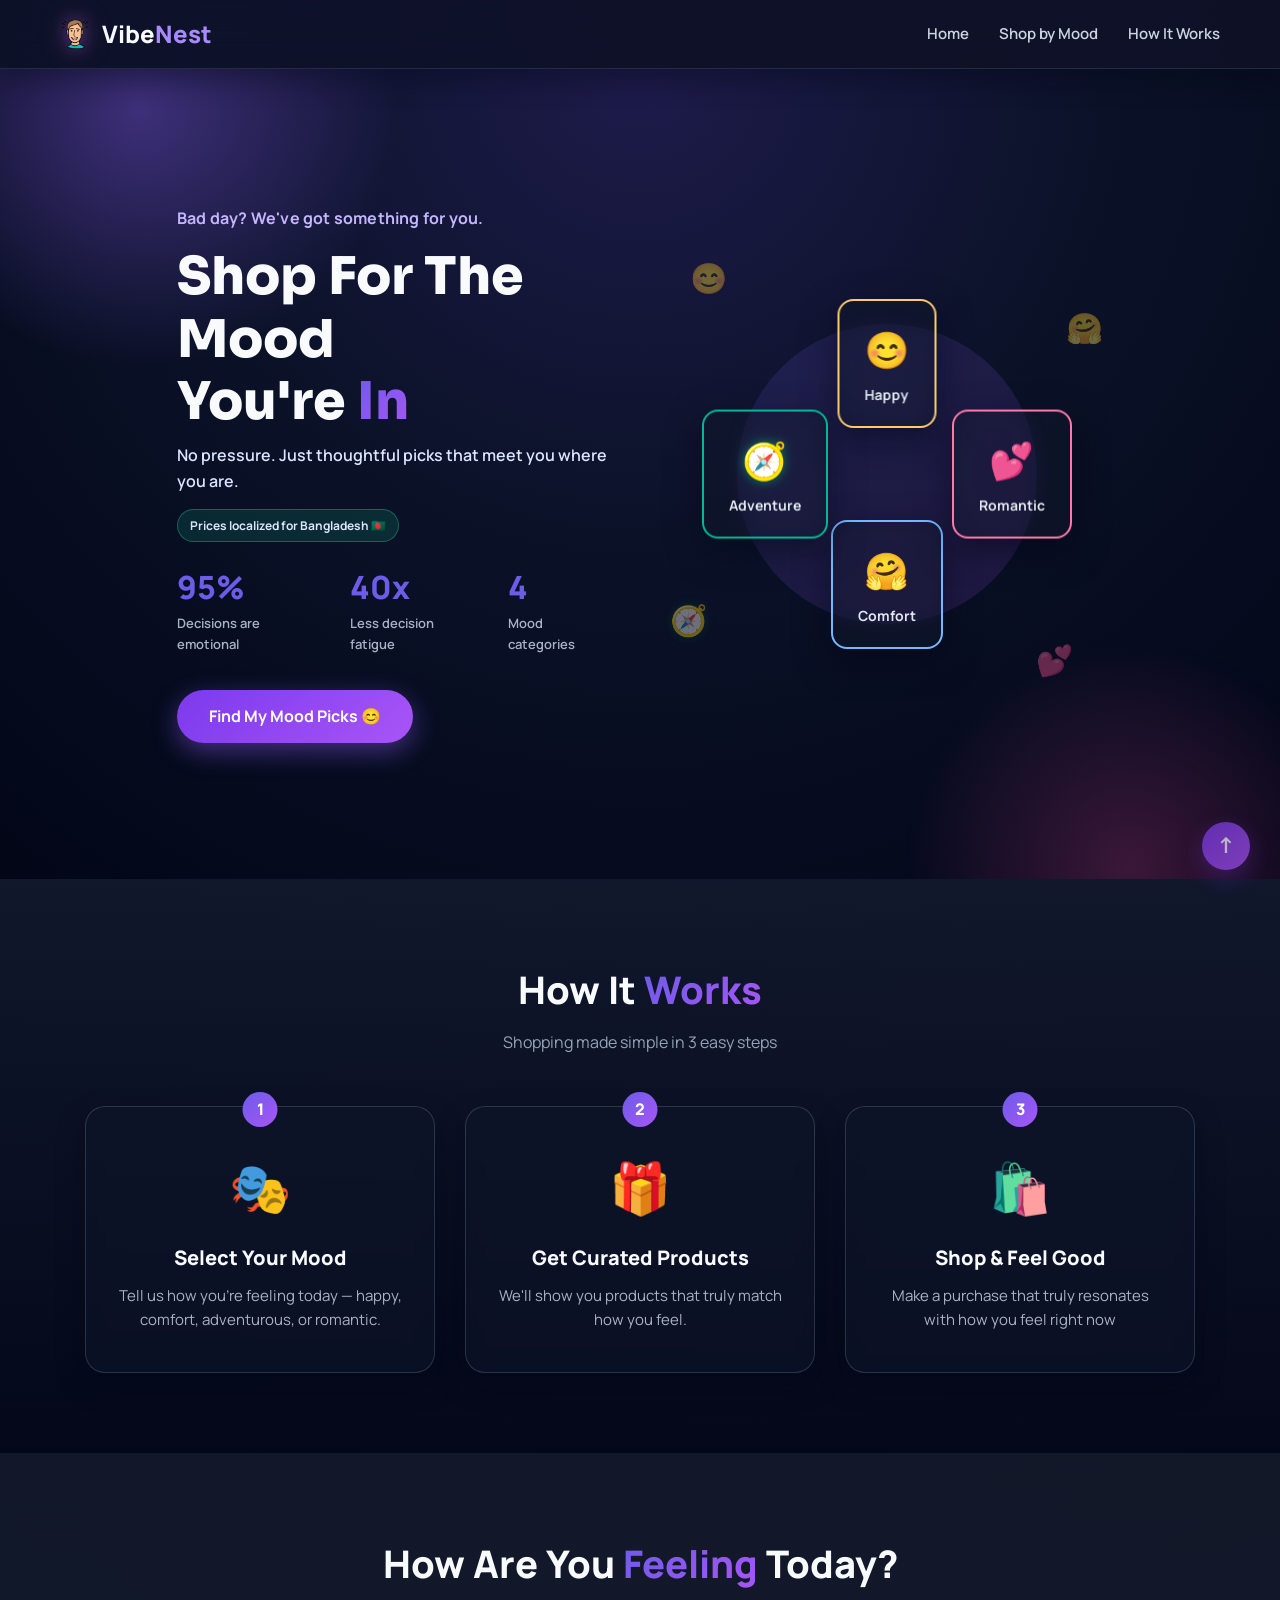
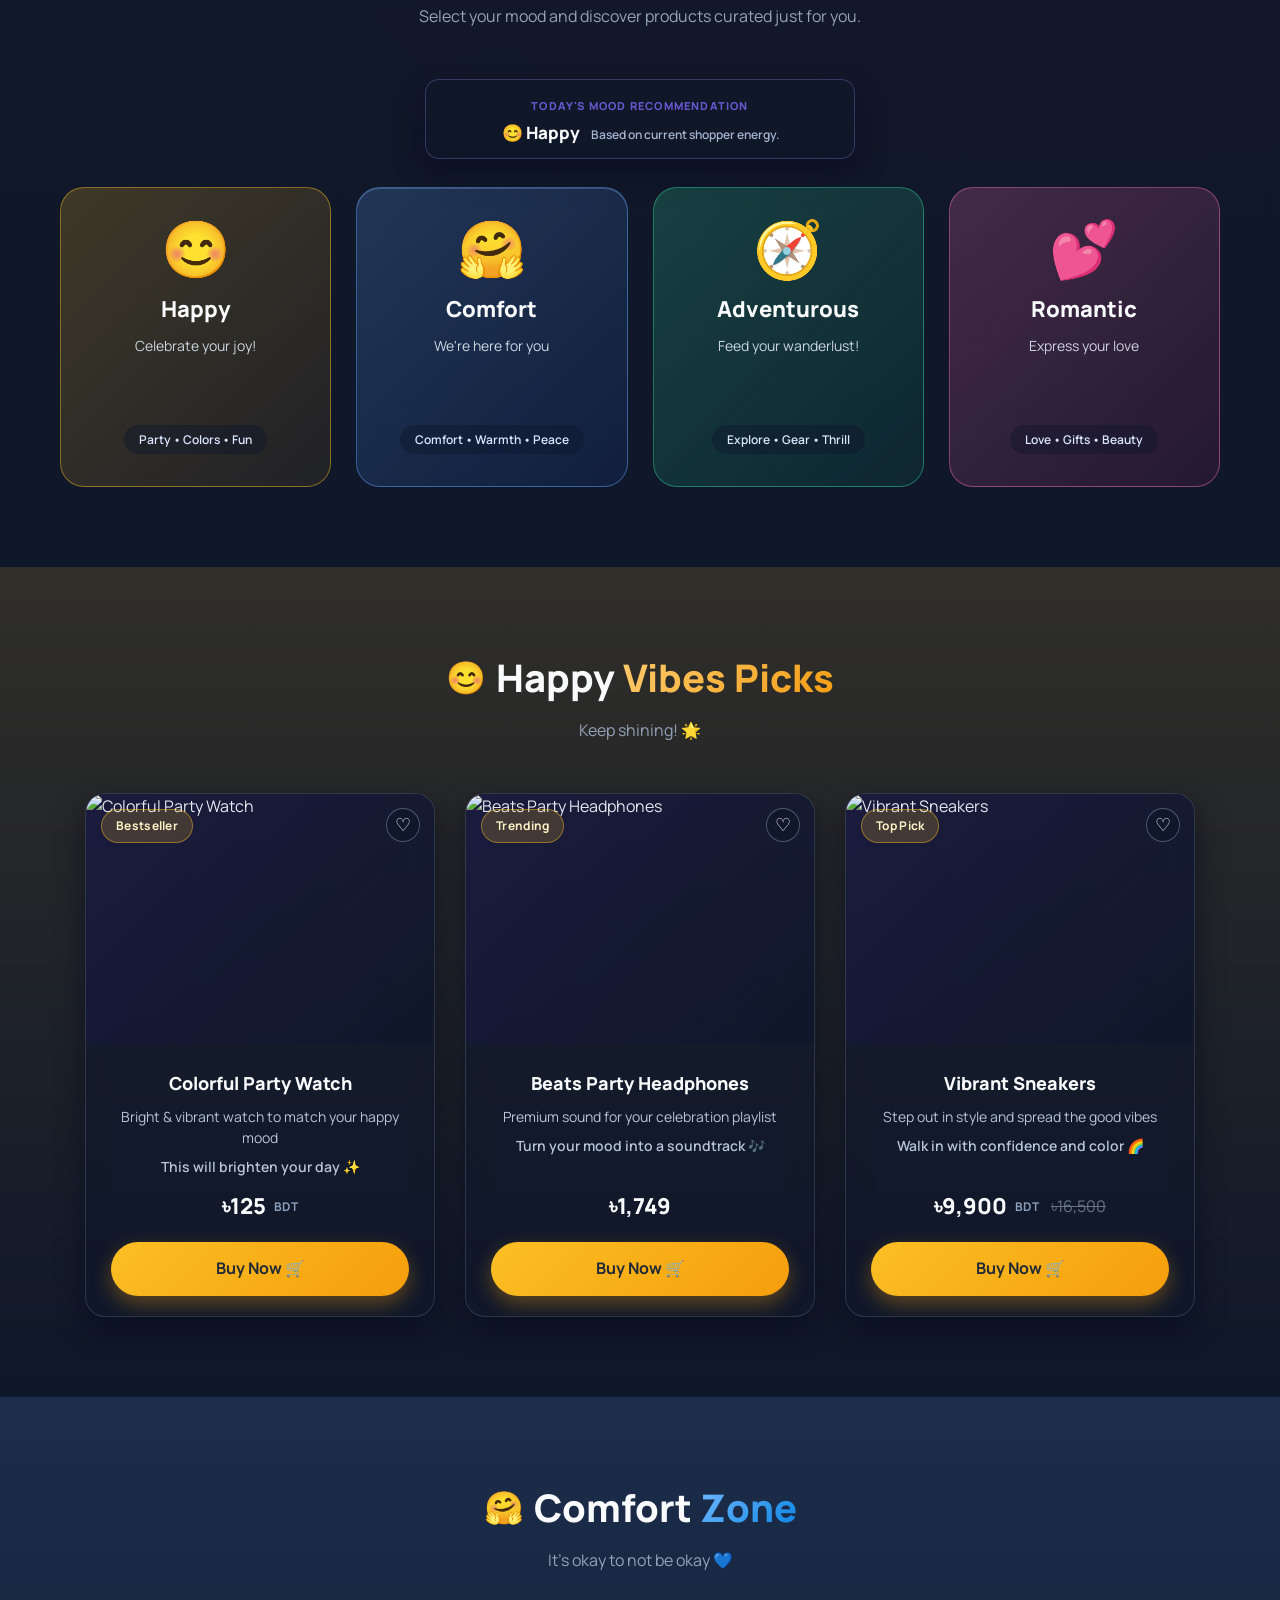
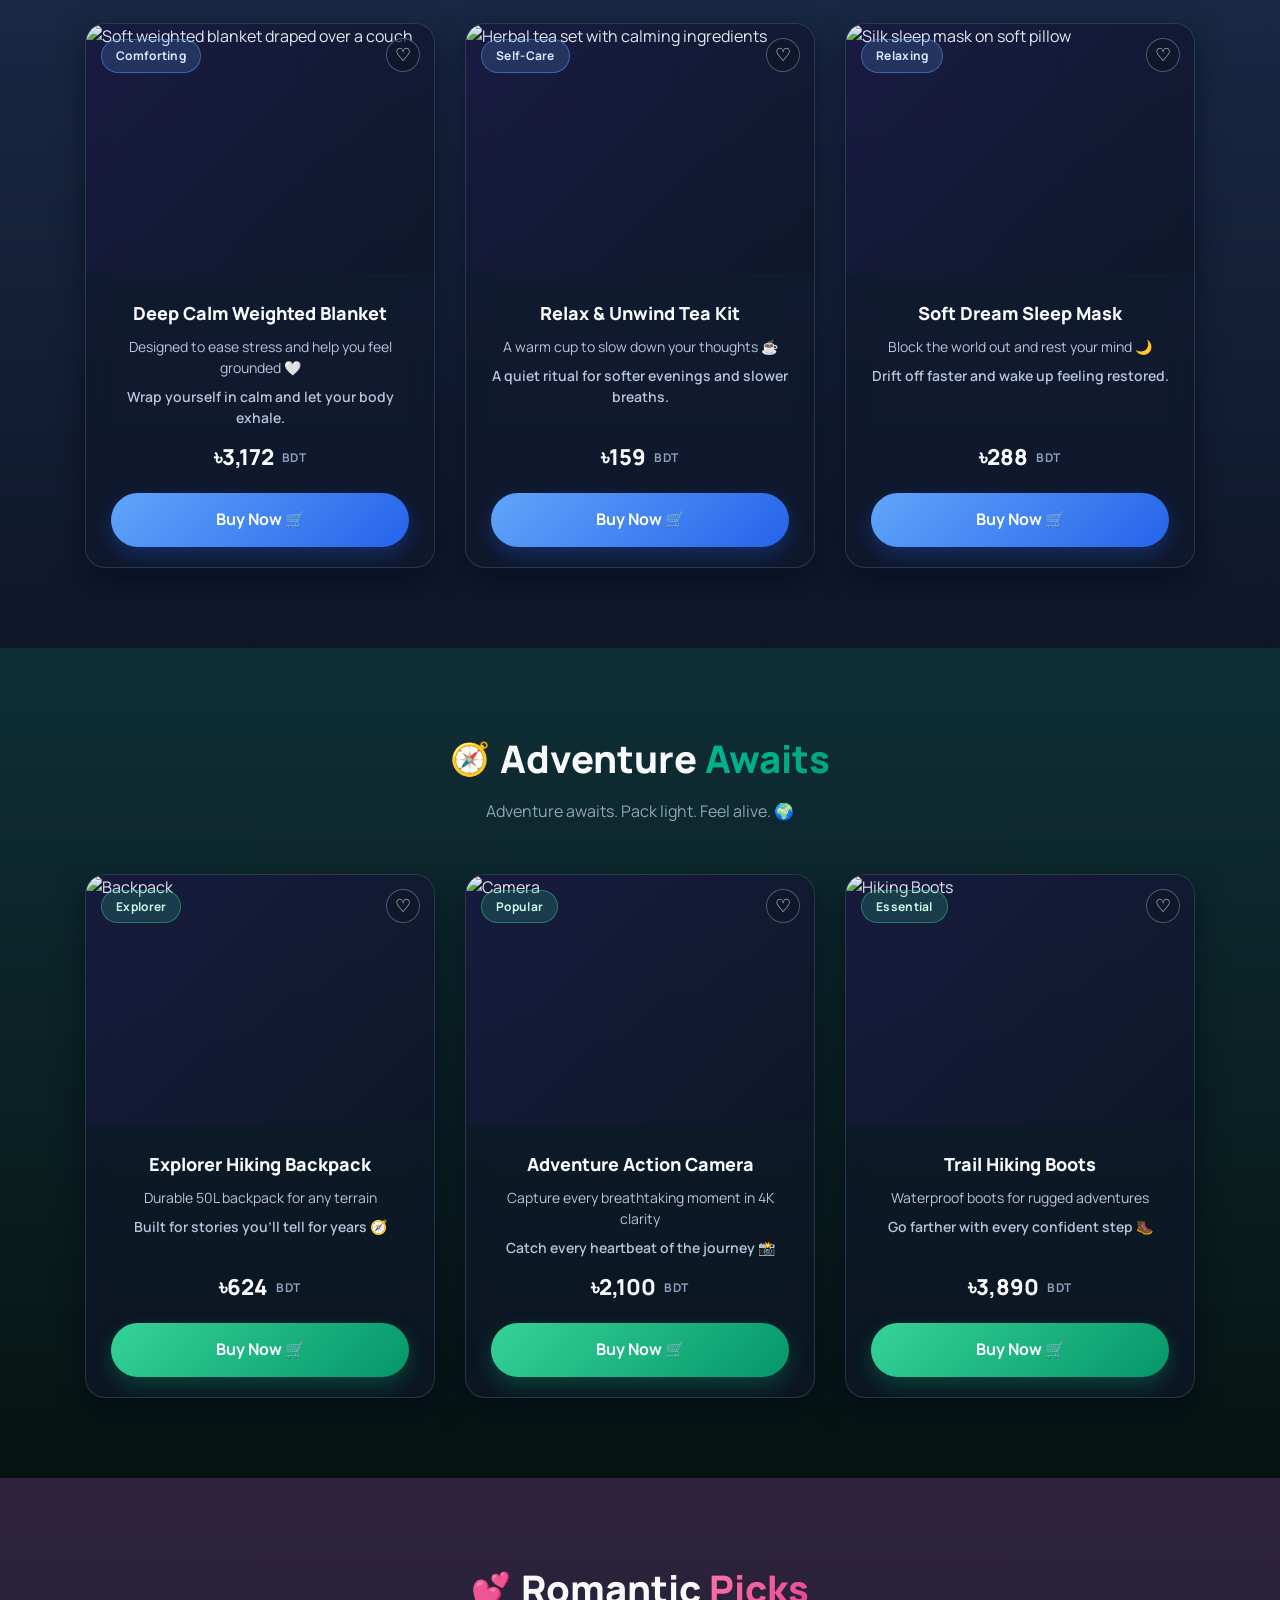
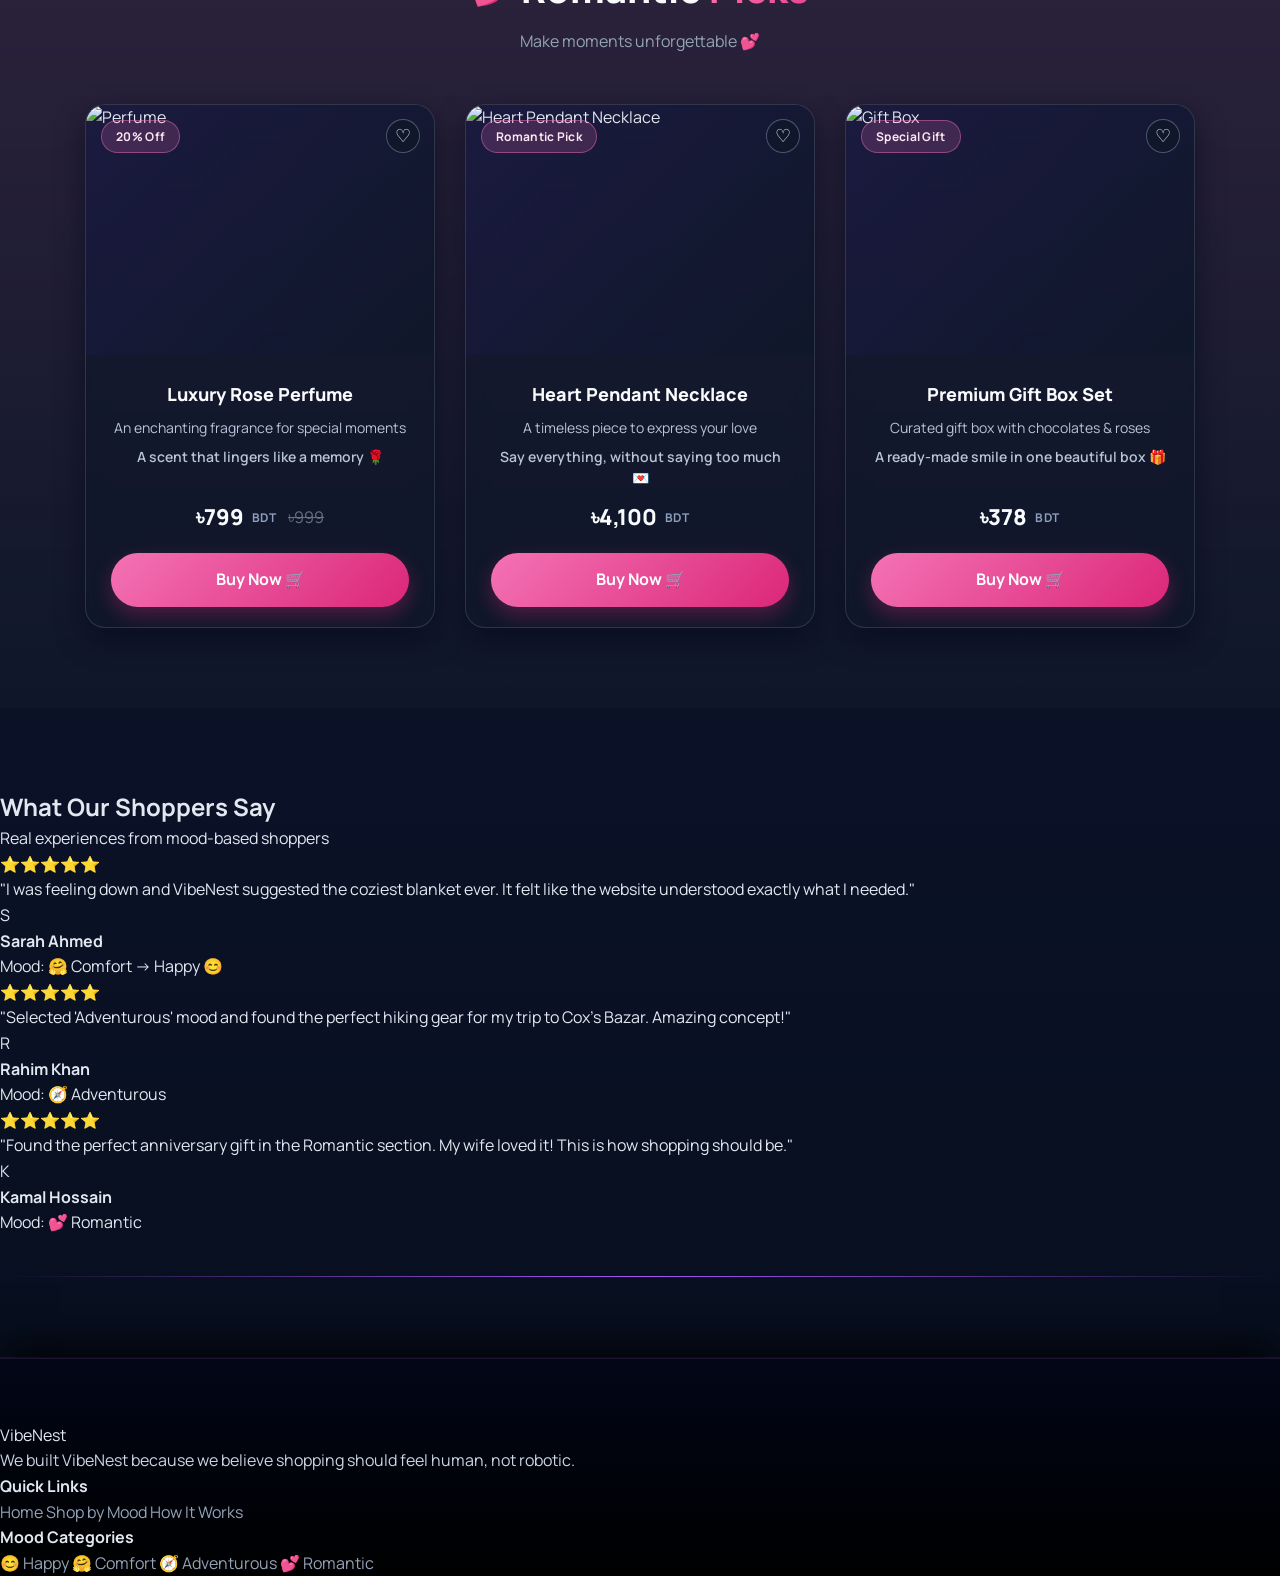
==== commit 14f05cdb: "solve" ====
--- a/home.html
+++ b/home.html
@@ -17,7 +17,7 @@
     <div id="top"></div>
 
     <!-- ========== HEADER ========== -->
-    <header class="header sticky top-0 z-50 backdrop-blur-xl bg-slate-950/70 border-b border-slate-700/20">
+    <header class="header">
         <div class="container header-content flex justify-between items-center px-5 py-4">
             <div class="logo">
                 <span class="logo-icon">
@@ -54,7 +54,7 @@
                 <h1 class="hero-title">Shop For The Mood <br>You're <span class="highlight-text">In</span></h1>
                 <p class="hero-human-line">No pressure. Just thoughtful picks that meet you where you are.</p>
                 <p class="local-trust">Prices localized for Bangladesh 🇧🇩</p>
-                <div class="hero-stats flex flex-col sm:flex-row lg:flex-row gap-6 md:gap-8 mb-8">
+                <div class="hero-stats">
                     <div class="stat flex flex-col">
                         <span class="stat-number text-3xl font-black text-purple-500">95%</span>
                         <span class="stat-label text-sm text-slate-400 font-semibold">Decisions are emotional</span>
--- a/style.css
+++ b/style.css
@@ -338,6 +338,16 @@
     }
 }
 
+@media (max-width: 992px) and (min-width: 641px) {
+    .welcome-title {
+        font-size: 42px;
+    }
+
+    .welcome-mood-pills {
+        max-width: 340px;
+    }
+}
+
 /* ========== RESET & BASE ========== */
 * {
     margin: 0;
@@ -797,7 +807,7 @@
     position: absolute;
     font-size: 30px;
     animation: float 4s ease-in-out infinite;
-    opacity: 0.6;
+    opacity: 0.4;
 }
 
 .emoji-1 { top: -20px; left: 20px; animation-delay: 0s; }
@@ -1168,8 +1178,8 @@
     padding: 80px 0;
     opacity: 1;
     transform: translateY(0);
-    max-height: 1800px;
-    overflow: hidden;
+    max-height: none;
+    overflow: visible;
     transition: opacity 0.32s ease, transform 0.32s ease, max-height 0.42s ease;
 }
 
@@ -1177,6 +1187,7 @@
     opacity: 0;
     transform: translateY(20px);
     max-height: 0;
+    overflow: hidden;
     padding-top: 0;
     padding-bottom: 0;
     margin: 0;
@@ -1677,7 +1688,7 @@
     z-index: 999;
     box-shadow: 0 8px 24px rgba(124, 58, 237, 0.4);
     transition: all 0.3s ease;
-    opacity: 0.85;
+    opacity: 0.7;
 }
 
 .scroll-top-btn:hover {
@@ -1815,6 +1826,12 @@
         visibility: visible;
     }
 
+    .mobile-menu a {
+        min-height: 44px;
+        display: flex;
+        align-items: center;
+    }
+
     .menu-checkbox:checked + .hamburger span:nth-child(1) {
         transform: rotate(45deg) translate(6px, 6px);
     }
@@ -1917,6 +1934,31 @@
     }
 }
 
+/* ========== RESPONSIVE - TABLET PORTRAIT (641px-768px) ========== */
+@media (max-width: 768px) and (min-width: 641px) {
+    .mood-cards {
+        display: grid;
+        grid-template-columns: repeat(2, 1fr);
+        gap: 16px;
+    }
+
+    .mood-card {
+        min-width: auto;
+        max-width: 100%;
+    }
+
+    .products-grid {
+        display: grid;
+        grid-template-columns: repeat(2, 1fr);
+        gap: 20px;
+    }
+
+    .product-card {
+        max-width: 100%;
+        min-width: auto;
+    }
+}
+
 /* ========== RESPONSIVE - MOBILE (max-width: 640px) ========== */
 @media (max-width: 640px) {
     .container {
@@ -1998,6 +2040,8 @@
 
     .hero-image {
         min-height: 220px;
+        overflow: hidden;
+        padding: 10px;
     }
 
     .hero-illustration {
@@ -2021,6 +2065,14 @@
 
     .illustration-box p {
         font-size: 10px;
+    }
+
+    .box-3 {
+        left: 0;
+    }
+
+    .box-4 {
+        right: 0;
     }
 
     .float-emoji {
@@ -2091,6 +2143,12 @@
         height: 200px;
     }
 
+    .wishlist-btn {
+        width: 44px;
+        height: 44px;
+        font-size: 20px;
+    }
+
     .btn {
         min-height: 44px;
         display: inline-flex;
@@ -2125,11 +2183,18 @@
     }
 
     .scroll-top-btn {
-        width: 42px;
-        height: 42px;
-        bottom: 20px;
-        right: 20px;
+        width: 40px;
+        height: 40px;
+        bottom: 16px;
+        right: 16px;
         font-size: 18px;
+    }
+
+    .cart-toast {
+        right: 16px;
+        bottom: 64px;
+        left: 16px;
+        text-align: center;
     }
 
     /* Steps */
@@ -2139,6 +2204,41 @@
 
     /* Testimonials */
     /* Footer */
+}
+
+@media (max-height: 500px) and (orientation: landscape) {
+    .hero {
+        padding: 20px 0;
+        min-height: auto;
+    }
+
+    .hero-image {
+        min-height: 180px;
+    }
+
+    .hero-illustration {
+        width: 160px;
+        height: 160px;
+    }
+
+    .illustration-circle {
+        width: 120px;
+        height: 120px;
+    }
+}
+
+@media (max-width: 480px) {
+    .hero-image {
+        margin-top: 20px;
+    }
+
+    .hero-illustration {
+        transform: scale(0.9);
+    }
+
+    .hero-title {
+        font-size: 24px;
+    }
 }
 
 /* ========== RESPONSIVE - SMALL MOBILE (max-width: 320px) ========== */
